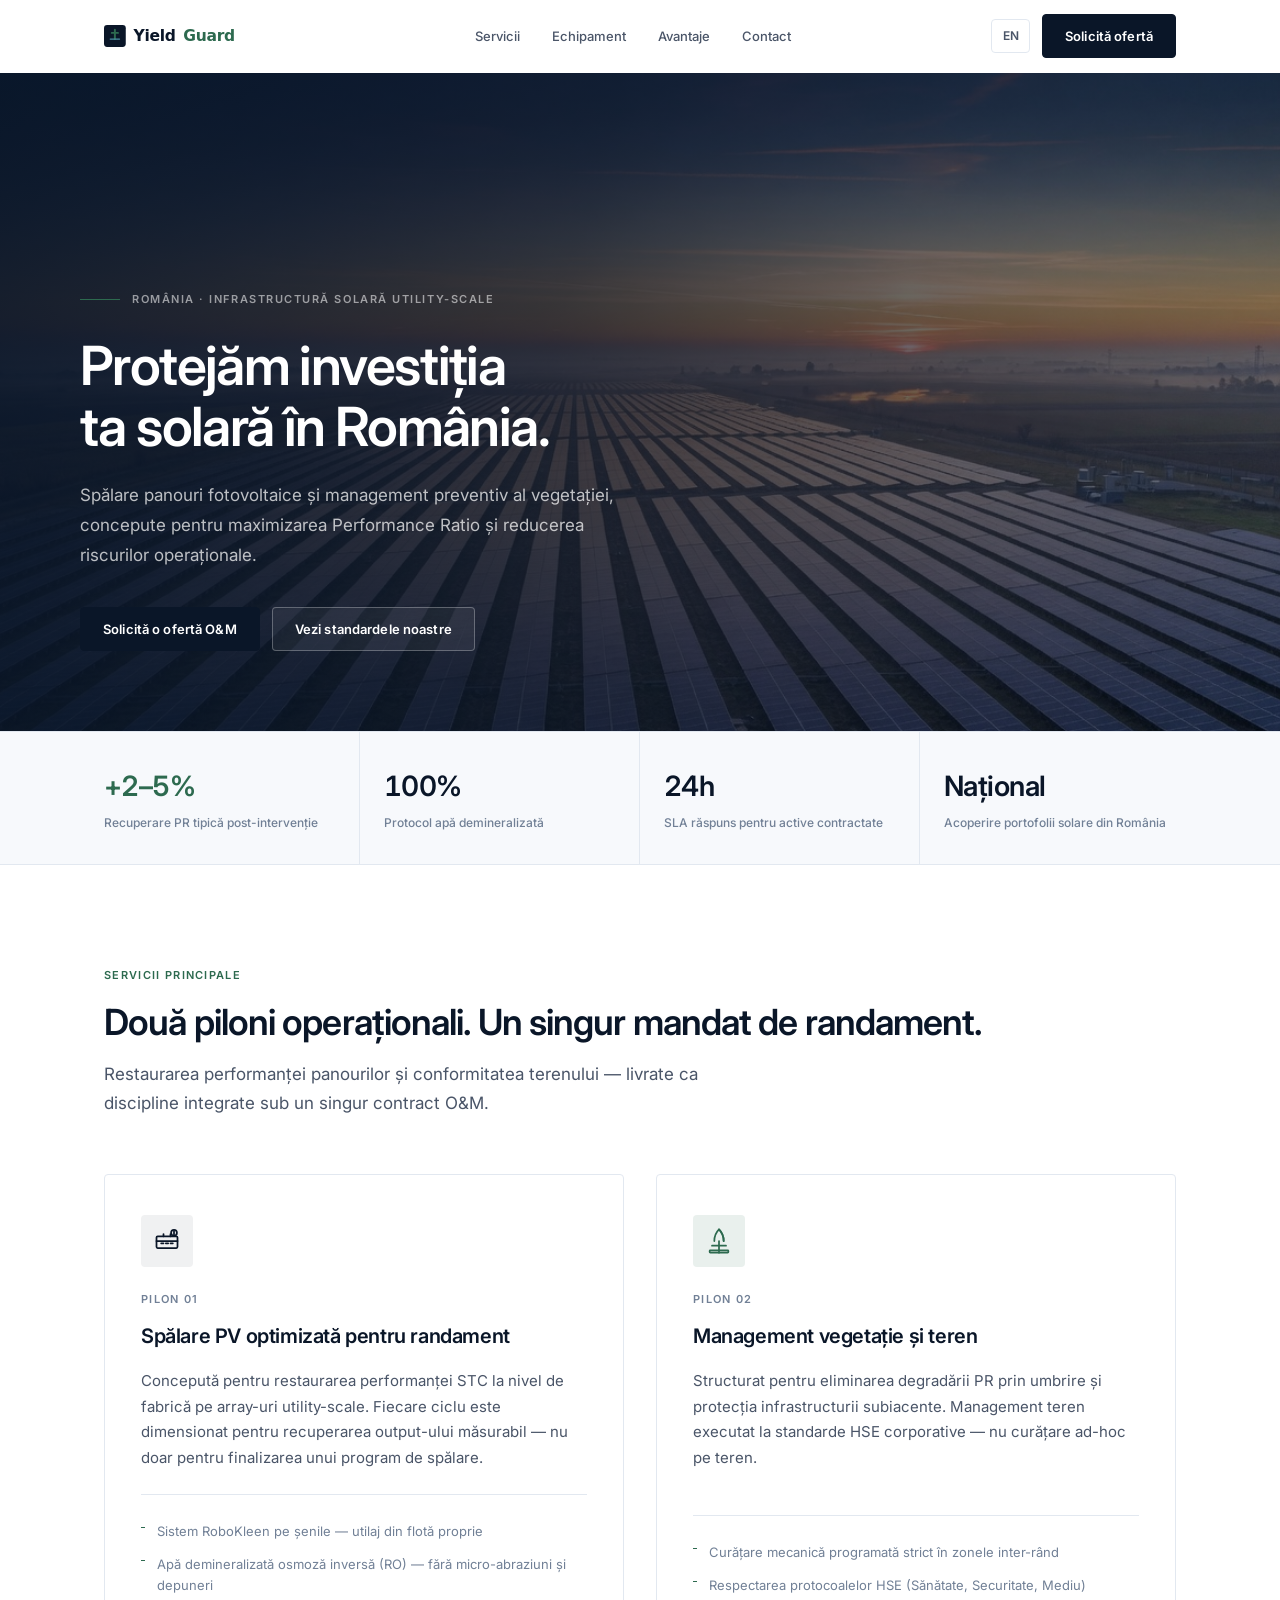
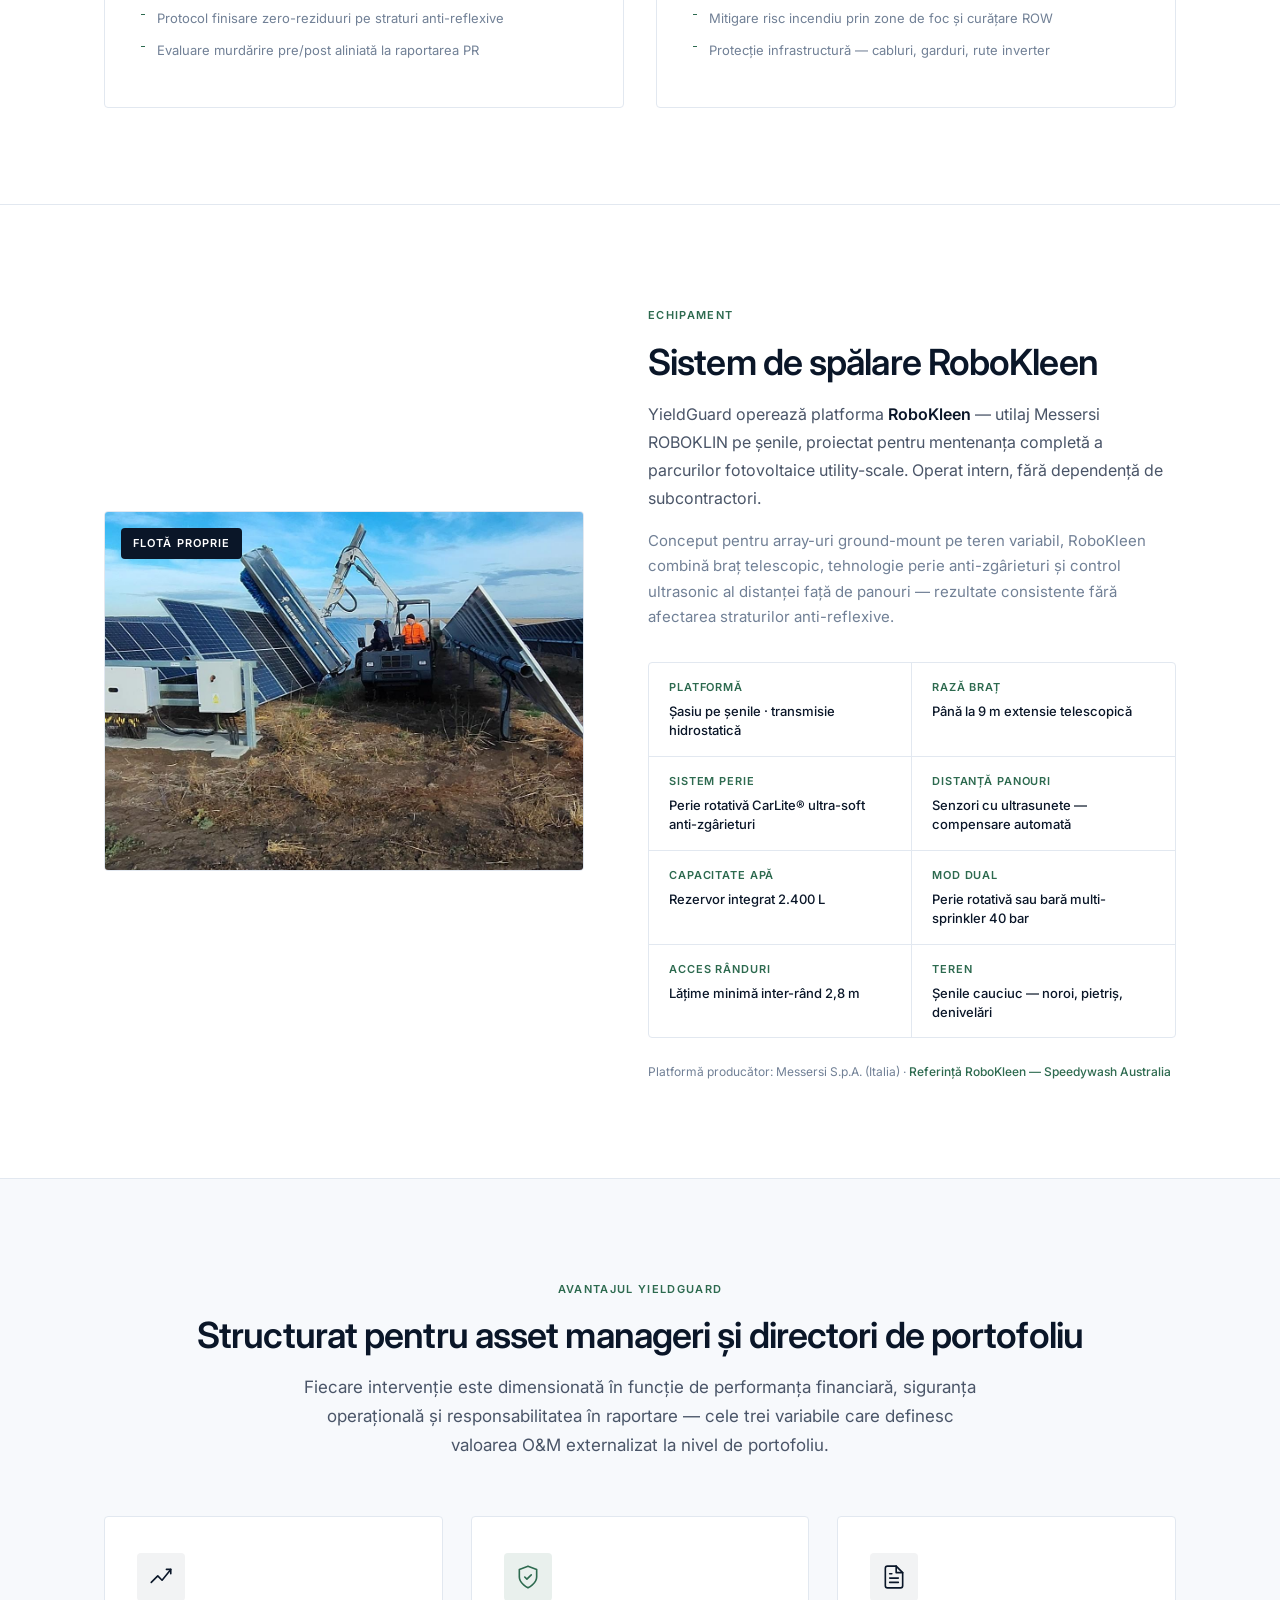
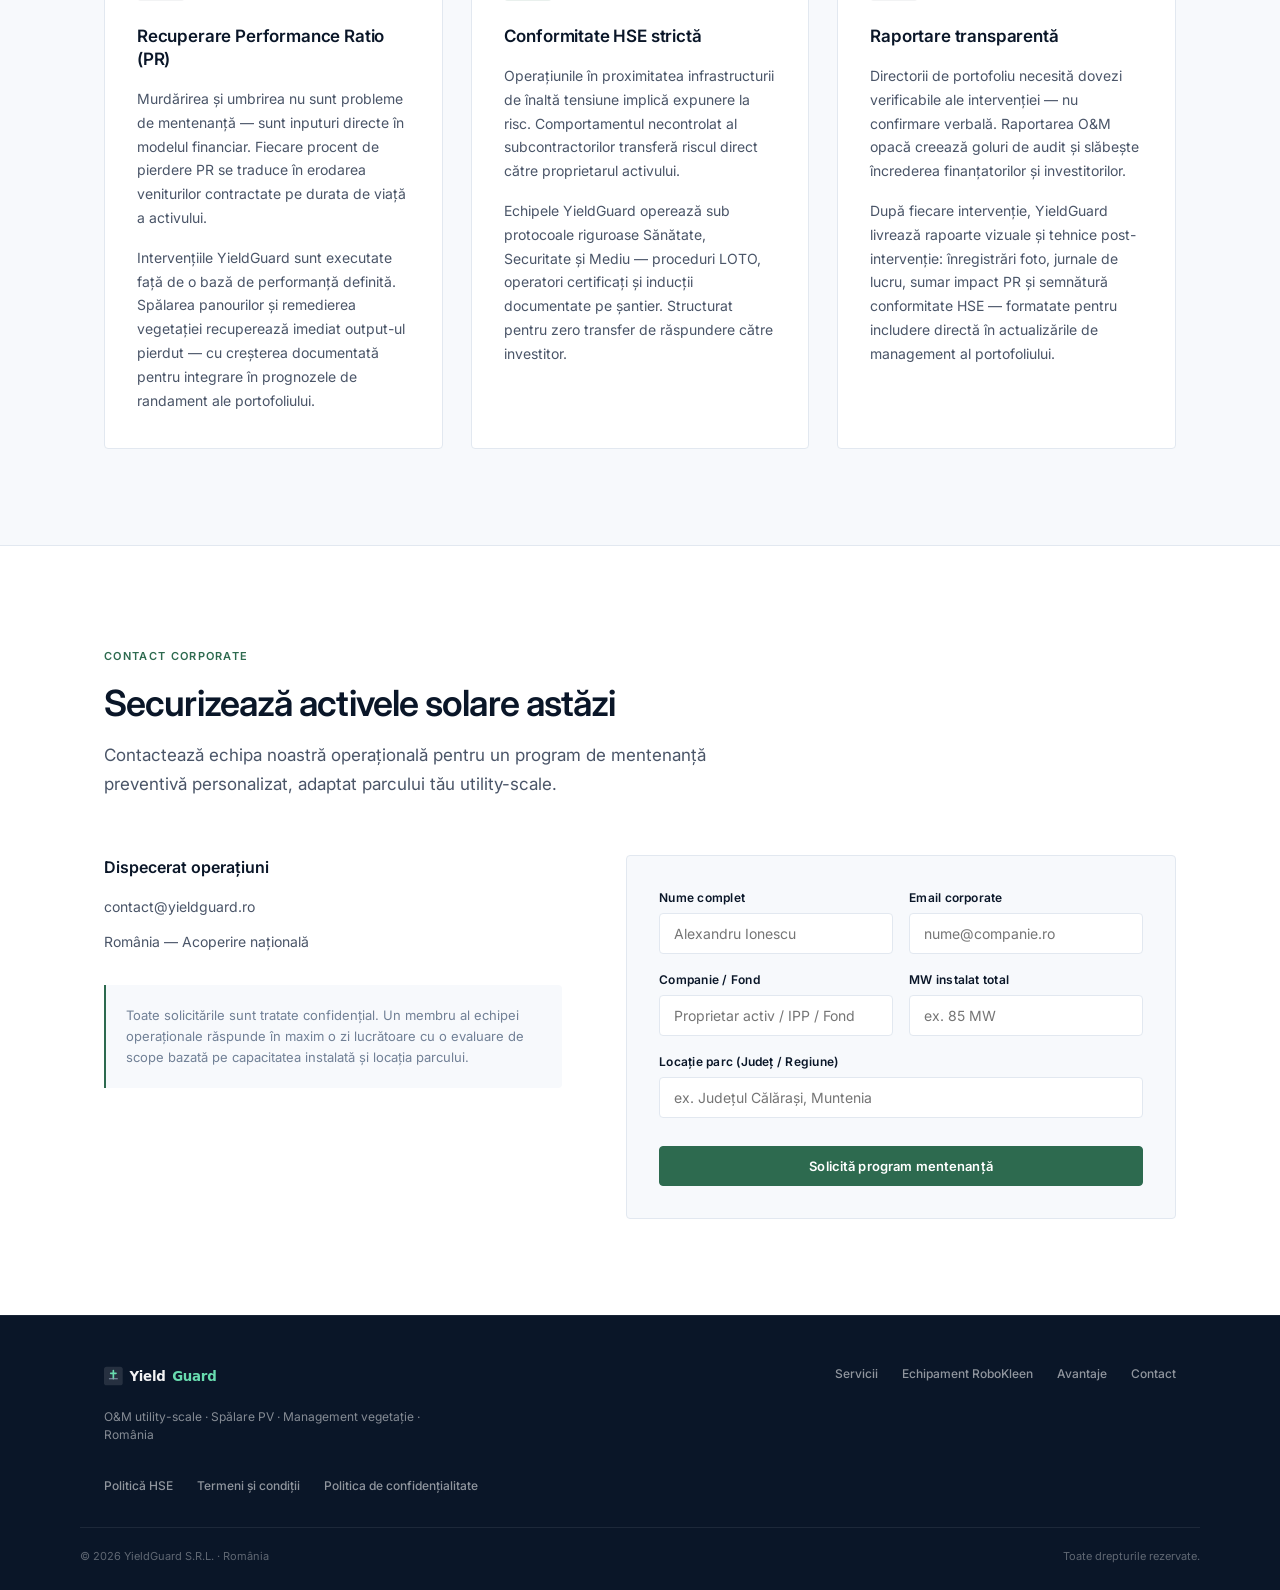
==== ro/index.html @ aa86eaf2 "Add Romanian version of the site at /ro/ Full RO translation with hreflang, sitemap entry, language " ====
<!DOCTYPE html>
<html lang="ro">
<head>
  <meta charset="UTF-8">
  <meta name="viewport" content="width=device-width, initial-scale=1.0">
  <title>YieldGuard | Spălare Panouri Fotovoltaice &amp; O&amp;M România — Parcuri Solare</title>
  <meta name="description" content="YieldGuard — O&amp;M premium pentru parcuri solare utility-scale în România. Spălare panouri cu RoboKleen, management vegetație, recuperare PR. Acoperire națională pentru IPP și investitori instituționali.">
  <meta name="keywords" content="spălare panouri fotovoltaice România, curățare panouri solare, O&amp;M parcuri fotovoltaice, mentenanță panouri solare, curățare parc solar, management vegetație solar, Performance Ratio, RoboKleen, YieldGuard">
  <meta name="author" content="YieldGuard S.R.L.">
  <meta name="robots" content="index, follow, max-image-preview:large, max-snippet:-1, max-video-preview:-1">
  <meta name="googlebot" content="index, follow">
  <meta name="geo.region" content="RO">
  <meta name="geo.placename" content="România">
  <meta name="theme-color" content="#0A1628">
  <meta name="google-site-verification" content="1eGIom6_GegQPhn2ajlSgNs8ShX0yP41jqnRndne3G8">
  <link rel="canonical" href="https://www.yieldguard.ro/ro/">
  <link rel="alternate" hreflang="en" href="https://www.yieldguard.ro/">
  <link rel="alternate" hreflang="ro" href="https://www.yieldguard.ro/ro/">
  <link rel="alternate" hreflang="x-default" href="https://www.yieldguard.ro/ro/">
  <meta property="og:type" content="website">
  <meta property="og:site_name" content="YieldGuard">
  <meta property="og:url" content="https://www.yieldguard.ro/ro/">
  <meta property="og:title" content="YieldGuard | Spălare Panouri Fotovoltaice &amp; O&amp;M România">
  <meta property="og:description" content="Spălare panouri PV, management vegetație și O&amp;M pentru parcuri solare. Echipament RoboKleen. Recuperare PR în toată România.">
  <meta property="og:image" content="https://www.yieldguard.ro/assets/hero-solar-park.jpg">
  <meta property="og:image:width" content="1200">
  <meta property="og:image:height" content="630">
  <meta property="og:image:alt" content="Parc fotovoltaic utility-scale în România la răsărit">
  <meta property="og:locale" content="ro_RO">
  <meta name="twitter:card" content="summary_large_image">
  <meta name="twitter:title" content="YieldGuard | Spălare Panouri Fotovoltaice România">
  <meta name="twitter:description" content="O&amp;M premium parcuri solare — RoboKleen, vegetație, recuperare Performance Ratio.">
  <meta name="twitter:image" content="https://www.yieldguard.ro/assets/hero-solar-park.jpg">
  <link rel="icon" href="../assets/logo-icon.svg" type="image/svg+xml">
  <link rel="apple-touch-icon" href="../assets/logo-icon.svg">
  <link rel="preload" as="image" href="../assets/hero-solar-park.jpg" fetchpriority="high">
  <script type="application/ld+json">
  {
    "@context": "https://schema.org",
    "@graph": [
      {
        "@type": "WebSite",
        "@id": "https://www.yieldguard.ro/ro/#website",
        "url": "https://www.yieldguard.ro/ro/",
        "name": "YieldGuard",
        "description": "O&M parcuri solare, spălare panouri fotovoltaice și management vegetație în România",
        "publisher": { "@id": "https://www.yieldguard.ro/#organization" },
        "inLanguage": "ro"
      },
      {
        "@type": "Organization",
        "@id": "https://www.yieldguard.ro/#organization",
        "name": "YieldGuard S.R.L.",
        "url": "https://www.yieldguard.ro/ro/",
        "logo": "https://www.yieldguard.ro/assets/logo.svg",
        "email": "contact@yieldguard.ro",
        "areaServed": { "@type": "Country", "name": "România" },
        "knowsAbout": ["O&M solar", "Spălare panouri fotovoltaice", "Management vegetație", "Performance Ratio", "RoboKleen"]
      },
      {
        "@type": "ProfessionalService",
        "@id": "https://www.yieldguard.ro/ro/#service",
        "name": "YieldGuard",
        "url": "https://www.yieldguard.ro/ro/",
        "image": "https://www.yieldguard.ro/assets/hero-solar-park.jpg",
        "description": "O&M premium, spălare panouri fotovoltaice cu RoboKleen și management vegetație pentru parcuri solare utility-scale în România.",
        "email": "contact@yieldguard.ro",
        "areaServed": { "@type": "Country", "name": "România" },
        "provider": { "@id": "https://www.yieldguard.ro/#organization" },
        "serviceType": ["O&M solar", "Spălare panouri fotovoltaice", "Management vegetație"],
        "hasOfferCatalog": {
          "@type": "OfferCatalog",
          "name": "Servicii YieldGuard",
          "itemListElement": [
            {
              "@type": "Offer",
              "itemOffered": {
                "@type": "Service",
                "name": "Spălare PV optimizată pentru randament",
                "description": "Curățare cu RoboKleen și apă demineralizată RO pentru parcuri fotovoltaice utility-scale în România."
              }
            },
            {
              "@type": "Offer",
              "itemOffered": {
                "@type": "Service",
                "name": "Management vegetație și teren",
                "description": "Curățare mecanică programată, prevenire umbrire și protocoale HSE pentru parcuri solare."
              }
            }
          ]
        }
      },
      {
        "@type": "FAQPage",
        "mainEntity": [
          {
            "@type": "Question",
            "name": "Ce servicii de spălare panouri fotovoltaice oferă YieldGuard în România?",
            "acceptedAnswer": {
              "@type": "Answer",
              "text": "YieldGuard oferă spălare panouri fotovoltaice utility-scale cu sistemul RoboKleen pe șenile, apă demineralizată prin osmoză inversă, senzori cu ultrasunete și finisare zero-reziduuri — pentru recuperarea Performance Ratio în portofolii solare din România."
            }
          },
          {
            "@type": "Question",
            "name": "YieldGuard oferă management vegetație pentru parcuri solare?",
            "acceptedAnswer": {
              "@type": "Answer",
              "text": "Da. YieldGuard asigură curățare mecanică programată, cosire între rânduri, întreținere zone de foc și management vegetație conform protocoalelor HSE, pentru eliminarea pierderilor de randament prin umbrire."
            }
          },
          {
            "@type": "Question",
            "name": "Ce echipament folosește YieldGuard pentru spălarea panourilor?",
            "acceptedAnswer": {
              "@type": "Answer",
              "text": "YieldGuard operează platforma RoboKleen — utilaj Messersi ROBOKLIN pe șenile, cu braț telescopic până la 9 m, perii CarLite anti-zgârieturi, rezervor 2.400 L și mod perie rotativă sau bară multi-sprinkler la 40 bar."
            }
          },
          {
            "@type": "Question",
            "name": "În ce zone din România operează YieldGuard?",
            "acceptedAnswer": {
              "@type": "Answer",
              "text": "YieldGuard oferă acoperire națională în România pentru contracte O&M, spălare panouri și management vegetație la parcuri fotovoltaice utility-scale."
            }
          }
        ]
      }
    ]
  }
  </script>
  <link rel="preconnect" href="https://fonts.googleapis.com">
  <link rel="preconnect" href="https://fonts.gstatic.com" crossorigin>
  <link href="https://fonts.googleapis.com/css2?family=Inter:wght@400;500;600;700&display=swap" rel="stylesheet">
  <link rel="stylesheet" href="../styles.css">
</head>
<body>

  <header id="header" class="header">
    <div class="container">
      <nav class="nav" aria-label="Navigare principală">
        <a href="https://www.yieldguard.ro/ro/" class="nav-logo" aria-label="YieldGuard acasă">
          <img src="../assets/logo.svg" alt="YieldGuard">
        </a>

        <ul class="nav-links">
          <li><a href="#servicii">Servicii</a></li>
          <li><a href="#echipament">Echipament</a></li>
          <li><a href="#avantaje">Avantaje</a></li>
          <li><a href="#contact">Contact</a></li>
        </ul>

        <div class="nav-actions">
          <a href="/" class="lang-switch" hreflang="en" lang="en">EN</a>
          <a href="#contact" class="btn btn-primary">Solicită ofertă</a>
          <button id="nav-toggle" class="nav-toggle" aria-label="Deschide meniul" aria-expanded="false">
            <span></span><span></span><span></span>
          </button>
        </div>
      </nav>
    </div>

    <div id="mobile-menu" class="mobile-menu">
      <a href="#servicii" class="mobile-link">Servicii</a>
      <a href="#echipament" class="mobile-link">Echipament</a>
      <a href="#avantaje" class="mobile-link">Avantaje</a>
      <a href="#contact" class="mobile-link">Contact</a>
      <a href="/" class="mobile-link">English (EN)</a>
    </div>
  </header>

  <main>

    <section class="hero" aria-label="Prezentare">
      <div class="hero-visual" aria-hidden="true">
        <img src="../assets/hero-solar-park.jpg" alt="Parc fotovoltaic utility-scale în România — servicii O&amp;M YieldGuard" width="1920" height="1080" fetchpriority="high">
        <div class="hero-visual-overlay"></div>
      </div>

      <div class="container hero-grid">
        <div class="hero-content">
          <div class="hero-eyebrow">
            <span class="hero-eyebrow-line"></span>
            <span>România · Infrastructură solară utility-scale</span>
          </div>

          <h1>Protejăm investiția ta solară în România.</h1>

          <p class="hero-desc">
            Spălare panouri fotovoltaice și management preventiv al vegetației, concepute pentru maximizarea Performance Ratio și reducerea riscurilor operaționale.
          </p>

          <div class="hero-actions">
            <a href="#contact" class="btn btn-primary">Solicită o ofertă O&amp;M</a>
            <a href="#servicii" class="btn btn-outline btn-outline-light">Vezi standardele noastre</a>
          </div>
        </div>
      </div>

      <div class="hero-metrics">
        <div class="container hero-metrics-inner">
          <div class="metric">
            <div class="metric-value green">+2–5%</div>
            <div class="metric-label">Recuperare PR tipică post-intervenție</div>
          </div>
          <div class="metric">
            <div class="metric-value">100%</div>
            <div class="metric-label">Protocol apă demineralizată</div>
          </div>
          <div class="metric">
            <div class="metric-value">24h</div>
            <div class="metric-label">SLA răspuns pentru active contractate</div>
          </div>
          <div class="metric">
            <div class="metric-value">Național</div>
            <div class="metric-label">Acoperire portofolii solare din România</div>
          </div>
        </div>
      </div>
    </section>

    <section id="servicii" class="services">
      <div class="container">
        <header class="section-header">
          <span class="eyebrow">Servicii principale</span>
          <h2 class="section-title">Două piloni operaționali. Un singur mandat de randament.</h2>
          <p class="section-lead">
            Restaurarea performanței panourilor și conformitatea terenului — livrate ca discipline integrate sub un singur contract O&amp;M.
          </p>
        </header>

        <div class="pillar-grid-services">
          <article class="pillar-card">
            <div class="pillar-icon pillar-icon--navy" aria-hidden="true">
              <svg width="28" height="28" viewBox="0 0 24 24" fill="none" stroke="currentColor" stroke-width="1.5" stroke-linecap="round" stroke-linejoin="round">
                <rect x="3" y="8" width="18" height="10" rx="1"/>
                <path d="M3 12h18M9 8V6M15 8V6"/>
                <path d="M7 14h2M11 14h2M15 14h2"/>
                <circle cx="18" cy="5" r="2.5"/>
                <path d="M18 3.5v3"/>
              </svg>
            </div>
            <div class="pillar-index">Pilon 01</div>
            <h3>Spălare PV optimizată pentru randament</h3>
            <p>
              Concepută pentru restaurarea performanței STC la nivel de fabrică pe array-uri utility-scale. Fiecare ciclu este dimensionat pentru recuperarea output-ului măsurabil — nu doar pentru finalizarea unui program de spălare.
            </p>
            <ul class="service-list">
              <li>Sistem RoboKleen pe șenile — utilaj din flotă proprie</li>
              <li>Apă demineralizată osmoză inversă (RO) — fără micro-abraziuni și depuneri</li>
              <li>Protocol finisare zero-reziduuri pe straturi anti-reflexive</li>
              <li>Evaluare murdărire pre/post aliniată la raportarea PR</li>
            </ul>
          </article>

          <article class="pillar-card">
            <div class="pillar-icon pillar-icon--forest" aria-hidden="true">
              <svg width="28" height="28" viewBox="0 0 24 24" fill="none" stroke="currentColor" stroke-width="1.5" stroke-linecap="round" stroke-linejoin="round">
                <path d="M12 22V12"/>
                <path d="M8 12c0-4 2-8 4-10 2 2 4 6 4 10"/>
                <path d="M16 12c0-4-2-8-4-10"/>
                <rect x="4" y="20" width="16" height="2" rx="0.5"/>
                <path d="M6 16h12"/>
              </svg>
            </div>
            <div class="pillar-index">Pilon 02</div>
            <h3>Management vegetație și teren</h3>
            <p>
              Structurat pentru eliminarea degradării PR prin umbrire și protecția infrastructurii subiacente. Management teren executat la standarde HSE corporative — nu curățare ad-hoc pe teren.
            </p>
            <ul class="service-list">
              <li>Curățare mecanică programată strict în zonele inter-rând</li>
              <li>Respectarea protocoalelor HSE (Sănătate, Securitate, Mediu)</li>
              <li>Mitigare risc incendiu prin zone de foc și curățare ROW</li>
              <li>Protecție infrastructură — cabluri, garduri, rute inverter</li>
            </ul>
          </article>
        </div>
      </div>
    </section>

    <section id="echipament" class="equipment">
      <div class="container">
        <div class="equipment-grid">
          <div class="equipment-visual">
            <img src="../assets/robokleen.jpg" alt="Utilaj RoboKleen pentru spălare panouri fotovoltaice utility-scale" loading="lazy">
            <div class="equipment-badge">Flotă proprie</div>
          </div>

          <div class="equipment-copy">
            <span class="eyebrow">Echipament</span>
            <h2 class="section-title">Sistem de spălare RoboKleen</h2>
            <p class="equipment-lead">
              YieldGuard operează platforma <strong>RoboKleen</strong> — utilaj Messersi ROBOKLIN pe șenile, proiectat pentru mentenanța completă a parcurilor fotovoltaice utility-scale. Operat intern, fără dependență de subcontractori.
            </p>
            <p class="equipment-desc">
              Conceput pentru array-uri ground-mount pe teren variabil, RoboKleen combină braț telescopic, tehnologie perie anti-zgârieturi și control ultrasonic al distanței față de panouri — rezultate consistente fără afectarea straturilor anti-reflexive.
            </p>

            <div class="spec-grid">
              <div class="spec-item">
                <span class="spec-label">Platformă</span>
                <span class="spec-value">Șasiu pe șenile · transmisie hidrostatică</span>
              </div>
              <div class="spec-item">
                <span class="spec-label">Rază braț</span>
                <span class="spec-value">Până la 9 m extensie telescopică</span>
              </div>
              <div class="spec-item">
                <span class="spec-label">Sistem perie</span>
                <span class="spec-value">Perie rotativă CarLite® ultra-soft anti-zgârieturi</span>
              </div>
              <div class="spec-item">
                <span class="spec-label">Distanță panouri</span>
                <span class="spec-value">Senzori cu ultrasunete — compensare automată</span>
              </div>
              <div class="spec-item">
                <span class="spec-label">Capacitate apă</span>
                <span class="spec-value">Rezervor integrat 2.400 L</span>
              </div>
              <div class="spec-item">
                <span class="spec-label">Mod dual</span>
                <span class="spec-value">Perie rotativă sau bară multi-sprinkler 40 bar</span>
              </div>
              <div class="spec-item">
                <span class="spec-label">Acces rânduri</span>
                <span class="spec-value">Lățime minimă inter-rând 2,8 m</span>
              </div>
              <div class="spec-item">
                <span class="spec-label">Teren</span>
                <span class="spec-value">Șenile cauciuc — noroi, pietriș, denivelări</span>
              </div>
            </div>

            <p class="equipment-source">
              Platformă producător: Messersi S.p.A. (Italia) ·
              <a href="https://www.speedywash.com.au/robokleen" target="_blank" rel="noopener noreferrer">Referință RoboKleen — Speedywash Australia</a>
            </p>
          </div>
        </div>
      </div>
    </section>

    <section id="avantaje" class="advantage">
      <div class="container">
        <header class="section-header center">
          <span class="eyebrow">Avantajul YieldGuard</span>
          <h2 class="section-title">Structurat pentru asset manageri și directori de portofoliu</h2>
          <p class="section-lead">
            Fiecare intervenție este dimensionată în funcție de performanța financiară, siguranța operațională și responsabilitatea în raportare — cele trei variabile care definesc valoarea O&amp;M externalizat la nivel de portofoliu.
          </p>
        </header>

        <div class="advantage-grid">
          <article class="advantage-card">
            <div class="advantage-icon" aria-hidden="true">
              <svg width="26" height="26" viewBox="0 0 24 24" fill="none" stroke="currentColor" stroke-width="1.5" stroke-linecap="round" stroke-linejoin="round">
                <path d="M3 17l6-6 4 4 8-10"/>
                <path d="M17 5h4v4"/>
              </svg>
            </div>
            <h3>Recuperare Performance Ratio (PR)</h3>
            <p>
              Murdărirea și umbrirea nu sunt probleme de mentenanță — sunt inputuri directe în modelul financiar. Fiecare procent de pierdere PR se traduce în erodarea veniturilor contractate pe durata de viață a activului.
            </p>
            <p>
              Intervențiile YieldGuard sunt executate față de o bază de performanță definită. Spălarea panourilor și remedierea vegetației recuperează imediat output-ul pierdut — cu creșterea documentată pentru integrare în prognozele de randament ale portofoliului.
            </p>
          </article>

          <article class="advantage-card">
            <div class="advantage-icon" aria-hidden="true">
              <svg width="26" height="26" viewBox="0 0 24 24" fill="none" stroke="currentColor" stroke-width="1.5" stroke-linecap="round" stroke-linejoin="round">
                <path d="M12 22s8-4 8-10V5l-8-3-8 3v7c0 6 8 10 8 10z"/>
                <path d="M9 12l2 2 4-4"/>
              </svg>
            </div>
            <h3>Conformitate HSE strictă</h3>
            <p>
              Operațiunile în proximitatea infrastructurii de înaltă tensiune implică expunere la risc. Comportamentul necontrolat al subcontractorilor transferă riscul direct către proprietarul activului.
            </p>
            <p>
              Echipele YieldGuard operează sub protocoale riguroase Sănătate, Securitate și Mediu — proceduri LOTO, operatori certificați și inducții documentate pe șantier. Structurat pentru zero transfer de răspundere către investitor.
            </p>
          </article>

          <article class="advantage-card">
            <div class="advantage-icon" aria-hidden="true">
              <svg width="26" height="26" viewBox="0 0 24 24" fill="none" stroke="currentColor" stroke-width="1.5" stroke-linecap="round" stroke-linejoin="round">
                <path d="M14 2H6a2 2 0 00-2 2v16a2 2 0 002 2h12a2 2 0 002-2V8z"/>
                <path d="M14 2v6h6M8 13h8M8 17h8M8 9h2"/>
              </svg>
            </div>
            <h3>Raportare transparentă</h3>
            <p>
              Directorii de portofoliu necesită dovezi verificabile ale intervenției — nu confirmare verbală. Raportarea O&amp;M opacă creează goluri de audit și slăbește încrederea finanțatorilor și investitorilor.
            </p>
            <p>
              După fiecare intervenție, YieldGuard livrează rapoarte vizuale și tehnice post-intervenție: înregistrări foto, jurnale de lucru, sumar impact PR și semnătură conformitate HSE — formatate pentru includere directă în actualizările de management al portofoliului.
            </p>
          </article>
        </div>
      </div>
    </section>

    <section id="contact" class="contact">
      <div class="container">
        <header class="section-header">
          <span class="eyebrow">Contact corporate</span>
          <h2 class="section-title">Securizează activele solare astăzi</h2>
          <p class="section-lead">
            Contactează echipa noastră operațională pentru un program de mentenanță preventivă personalizat, adaptat parcului tău utility-scale.
          </p>
        </header>

        <div class="contact-grid">
          <div class="contact-info">
            <h3>Dispecerat operațiuni</h3>
            <div class="contact-detail">
              <a href="mailto:contact@yieldguard.ro">contact@yieldguard.ro</a>
              <span>România — Acoperire națională</span>
            </div>

            <div class="contact-note">
              Toate solicitările sunt tratate confidențial. Un membru al echipei operaționale răspunde în maxim o zi lucrătoare cu o evaluare de scope bazată pe capacitatea instalată și locația parcului.
            </div>
          </div>

          <form id="contact-form" class="contact-form" novalidate>
            <input type="text" name="_honey" class="hp" tabindex="-1" autocomplete="off">

            <div class="form-row two-col">
              <div class="form-group">
                <label for="name">Nume complet</label>
                <input type="text" id="name" name="name" required placeholder="Alexandru Ionescu" autocomplete="name">
              </div>
              <div class="form-group">
                <label for="email">Email corporate</label>
                <input type="email" id="email" name="email" required placeholder="nume@companie.ro" autocomplete="email">
              </div>
            </div>

            <div class="form-row two-col">
              <div class="form-group">
                <label for="company">Companie / Fond</label>
                <input type="text" id="company" name="company" required placeholder="Proprietar activ / IPP / Fond">
              </div>
              <div class="form-group">
                <label for="mw">MW instalat total</label>
                <input type="text" id="mw" name="mw" required placeholder="ex. 85 MW" inputmode="decimal">
              </div>
            </div>

            <div class="form-group form-group--last">
              <label for="location">Locație parc (Județ / Regiune)</label>
              <input type="text" id="location" name="location" required placeholder="ex. Județul Călărași, Muntenia">
            </div>

            <button type="submit" id="submit-btn" class="btn btn-forest form-submit">
              <span class="btn-text">Solicită program mentenanță</span>
              <span class="btn-loading hidden">Se trimite...</span>
            </button>
            <p id="form-error" class="form-error hidden"></p>
          </form>
        </div>
      </div>
    </section>

  </main>

  <footer class="footer">
    <div class="container footer-main">
      <div class="footer-brand">
        <img src="../assets/logo-light.svg" alt="YieldGuard">
        <p>O&amp;M utility-scale · Spălare PV · Management vegetație · România</p>
      </div>
      <nav class="footer-nav" aria-label="Navigare site">
        <a href="#servicii">Servicii</a>
        <a href="#echipament">Echipament RoboKleen</a>
        <a href="#avantaje">Avantaje</a>
        <a href="#contact">Contact</a>
      </nav>
      <nav class="footer-legal" aria-label="Legal">
        <a href="#">Politică HSE</a>
        <a href="#">Termeni și condiții</a>
        <a href="#">Politica de confidențialitate</a>
      </nav>
    </div>
    <div class="container footer-bottom">
      <p>&copy; 2026 YieldGuard S.R.L. · România</p>
      <p>Toate drepturile rezervate.</p>
    </div>
  </footer>

  <div id="success-modal" class="modal-overlay hidden">
    <div class="modal">
      <div class="modal-icon">&#10003;</div>
      <h3 id="modal-title">Solicitare primită</h3>
      <p id="modal-desc">Un reprezentant tehnic vă va contacta în maxim o zi lucrătoare.</p>
      <button id="modal-close" class="btn btn-primary">Închide</button>
    </div>
  </div>

  <script src="../script.js" defer></script>
</body>
</html>
---- styles.css ----
:root {
  --navy: #0A1628;
  --navy-mid: #152238;
  --forest: #2D6A4F;
  --forest-dark: #1B4332;
  --slate: #4A5568;
  --muted: #718096;
  --border: #E2E8F0;
  --surface: #F7F9FC;
  --white: #FFFFFF;
  --accent-line: #4A90A4;
}

*, *::before, *::after { box-sizing: border-box; }

html { scroll-behavior: smooth; }

body {
  margin: 0;
  font-family: 'Inter', 'Helvetica Neue', system-ui, sans-serif;
  font-size: 16px;
  line-height: 1.6;
  color: var(--navy);
  background: var(--white);
  -webkit-font-smoothing: antialiased;
}

.hp { position: absolute; left: -9999px; opacity: 0; height: 0; width: 0; }
.hidden { display: none !important; }

.container {
  max-width: 1120px;
  margin: 0 auto;
  padding: 0 1.5rem;
}

/* Header */
.header {
  position: sticky;
  top: 0;
  z-index: 100;
  background: rgba(255,255,255,0.97);
  backdrop-filter: blur(12px);
  border-bottom: 1px solid transparent;
  transition: border-color 0.2s, box-shadow 0.2s;
}

.header.scrolled {
  border-bottom-color: var(--border);
  box-shadow: 0 1px 0 rgba(10,22,40,0.04);
}

.nav {
  display: flex;
  align-items: center;
  justify-content: space-between;
  min-height: 4.5rem;
  gap: 1.5rem;
}

.nav-logo img { height: 1.75rem; width: auto; display: block; }

.nav-links {
  display: none;
  list-style: none;
  margin: 0;
  padding: 0;
  gap: 0.25rem;
}

.nav-links a {
  display: block;
  padding: 0.5rem 0.875rem;
  font-size: 0.8125rem;
  font-weight: 500;
  color: var(--slate);
  text-decoration: none;
  border-radius: 4px;
  transition: color 0.15s, background 0.15s;
}

.nav-links a:hover { color: var(--navy); background: var(--surface); }

.nav-actions {
  display: flex;
  align-items: center;
  gap: 0.75rem;
}

.lang-switch {
  display: inline-flex;
  align-items: center;
  gap: 0.35rem;
  font-size: 0.75rem;
  font-weight: 600;
  color: var(--slate);
  text-decoration: none;
  padding: 0.4rem 0.65rem;
  border: 1px solid var(--border);
  border-radius: 4px;
  transition: border-color 0.15s, color 0.15s;
}

.lang-switch:hover {
  border-color: var(--navy);
  color: var(--navy);
}

.lang-switch--active {
  background: var(--navy);
  border-color: var(--navy);
  color: var(--white);
  pointer-events: none;
}

.nav-toggle {
  display: flex;
  flex-direction: column;
  gap: 5px;
  padding: 0.5rem;
  background: none;
  border: none;
  cursor: pointer;
}

.nav-toggle span {
  display: block;
  width: 20px;
  height: 1.5px;
  background: var(--navy);
  border-radius: 1px;
}

.mobile-menu {
  display: none;
  border-top: 1px solid var(--border);
  padding: 1rem 1.5rem 1.25rem;
  background: var(--white);
}

.mobile-menu.open { display: block; }

.mobile-menu a {
  display: block;
  padding: 0.75rem 0;
  font-size: 0.875rem;
  font-weight: 500;
  color: var(--slate);
  text-decoration: none;
  border-bottom: 1px solid var(--border);
}

.mobile-menu a:last-child { border-bottom: none; }

/* Buttons */
.btn {
  display: inline-flex;
  align-items: center;
  justify-content: center;
  gap: 0.5rem;
  padding: 0.6875rem 1.375rem;
  font-family: inherit;
  font-size: 0.8125rem;
  font-weight: 600;
  letter-spacing: 0.01em;
  text-decoration: none;
  border-radius: 4px;
  border: 1px solid transparent;
  cursor: pointer;
  transition: background 0.15s, border-color 0.15s, color 0.15s;
}

.btn-primary {
  background: var(--navy);
  color: var(--white);
  border-color: var(--navy);
}

.btn-primary:hover { background: var(--navy-mid); }

.btn-outline {
  background: transparent;
  color: var(--navy);
  border-color: var(--border);
}

.btn-outline:hover { border-color: var(--navy); }

.btn-outline-light {
  color: var(--white);
  border-color: rgba(255, 255, 255, 0.28);
  background: rgba(255, 255, 255, 0.06);
}

.btn-outline-light:hover {
  border-color: rgba(255, 255, 255, 0.55);
  background: rgba(255, 255, 255, 0.1);
}

.btn-forest {
  background: var(--forest);
  color: var(--white);
  border-color: var(--forest);
}

.btn-forest:hover { background: var(--forest-dark); }

/* Section labels */
.eyebrow {
  display: inline-block;
  font-size: 0.6875rem;
  font-weight: 600;
  letter-spacing: 0.12em;
  text-transform: uppercase;
  color: var(--forest);
  margin-bottom: 1rem;
}

.section-title {
  font-size: clamp(1.75rem, 3.5vw, 2.25rem);
  font-weight: 600;
  letter-spacing: -0.025em;
  line-height: 1.2;
  color: var(--navy);
  margin: 0 0 1rem;
}

.section-lead {
  font-size: 1.0625rem;
  line-height: 1.7;
  color: var(--slate);
  max-width: 42rem;
  margin: 0;
}

.section-header { margin-bottom: 3.5rem; }
.section-header.center { text-align: center; }
.section-header.center .section-lead { margin: 0 auto; }

/* Hero */
.hero {
  position: relative;
  border-bottom: 1px solid var(--border);
  min-height: 88vh;
  display: flex;
  flex-direction: column;
  justify-content: flex-end;
  overflow: hidden;
}

.hero-visual {
  position: absolute;
  inset: 0;
  z-index: 0;
}

.hero-visual img {
  width: 100%;
  height: 100%;
  object-fit: cover;
  object-position: center 40%;
}

.hero-visual-overlay {
  position: absolute;
  inset: 0;
  background: linear-gradient(
    105deg,
    rgba(10, 22, 40, 0.92) 0%,
    rgba(10, 22, 40, 0.78) 42%,
    rgba(10, 22, 40, 0.35) 100%
  );
}

.hero-grid {
  position: relative;
  z-index: 1;
  display: grid;
  gap: 3rem;
  align-items: end;
  padding: 8rem 0 4.5rem;
  width: 100%;
}

.hero-content {
  max-width: 40rem;
}

.hero-eyebrow {
  display: flex;
  align-items: center;
  gap: 0.75rem;
  margin-bottom: 1.75rem;
}

.hero-eyebrow-line {
  width: 2.5rem;
  height: 1px;
  background: var(--forest);
}

.hero-eyebrow span {
  font-size: 0.6875rem;
  font-weight: 600;
  letter-spacing: 0.14em;
  text-transform: uppercase;
  color: rgba(255, 255, 255, 0.55);
}

.hero-eyebrow-line { background: var(--forest); }

.hero h1 {
  font-size: clamp(2.25rem, 5vw, 3.375rem);
  font-weight: 600;
  letter-spacing: -0.03em;
  line-height: 1.12;
  color: var(--white);
  margin: 0 0 1.5rem;
  max-width: 16ch;
}

.hero-desc {
  font-size: 1.0625rem;
  line-height: 1.75;
  color: rgba(255, 255, 255, 0.72);
  max-width: 34rem;
  margin: 0 0 2.25rem;
}

.hero-actions { display: flex; flex-wrap: wrap; gap: 0.75rem; }

.hero-metrics {
  position: relative;
  z-index: 1;
  border-top: 1px solid var(--border);
  background: var(--surface);
}

.hero-metrics-inner {
  display: grid;
  grid-template-columns: repeat(2, 1fr);
  padding: 0;
}

.metric {
  padding: 2rem 1.5rem;
  border-right: 1px solid var(--border);
  border-bottom: 1px solid var(--border);
}

.metric:nth-child(2n) { border-right: none; }
.metric:nth-last-child(-n+2) { border-bottom: none; }

.metric-value {
  font-size: 1.75rem;
  font-weight: 600;
  letter-spacing: -0.02em;
  color: var(--navy);
  font-variant-numeric: tabular-nums;
  margin-bottom: 0.375rem;
}

.metric-value.green { color: var(--forest); }

.metric-label {
  font-size: 0.75rem;
  font-weight: 500;
  color: var(--muted);
  line-height: 1.4;
}

/* Services */
.services {
  padding: 6rem 0;
  background: var(--white);
}

.pillar-grid-services {
  display: grid;
  gap: 1.5rem;
}

.pillar-card {
  background: var(--white);
  border: 1px solid var(--border);
  border-radius: 4px;
  padding: 2.5rem 2.25rem;
  display: flex;
  flex-direction: column;
  transition: border-color 0.2s, box-shadow 0.2s;
}

.pillar-card:hover {
  border-color: rgba(45, 106, 79, 0.28);
  box-shadow: 0 8px 32px rgba(10, 22, 40, 0.06);
}

.pillar-icon {
  width: 3.25rem;
  height: 3.25rem;
  display: grid;
  place-items: center;
  border-radius: 4px;
  margin-bottom: 1.5rem;
}

.pillar-icon--navy {
  background: rgba(10, 22, 40, 0.06);
  color: var(--navy);
}

.pillar-icon--forest {
  background: rgba(45, 106, 79, 0.1);
  color: var(--forest);
}

.pillar-index {
  font-size: 0.6875rem;
  font-weight: 600;
  letter-spacing: 0.12em;
  text-transform: uppercase;
  color: var(--muted);
  margin-bottom: 0.75rem;
}

.pillar-card h3 {
  font-size: 1.25rem;
  font-weight: 600;
  letter-spacing: -0.02em;
  color: var(--navy);
  margin: 0 0 1rem;
}

.pillar-card p {
  font-size: 0.9375rem;
  line-height: 1.7;
  color: var(--slate);
  margin: 0 0 1.5rem;
  flex: 1;
}

.service-list {
  list-style: none;
  margin: 0;
  padding: 0;
  border-top: 1px solid var(--border);
  padding-top: 1.25rem;
}

.service-list li {
  font-size: 0.8125rem;
  color: var(--muted);
  padding: 0.375rem 0;
  padding-left: 1rem;
  position: relative;
}

.service-list li::before {
  content: '';
  position: absolute;
  left: 0;
  top: 0.75rem;
  width: 4px;
  height: 1px;
  background: var(--forest);
}

/* Equipment */
.equipment {
  padding: 6rem 0;
  background: var(--white);
  border-top: 1px solid var(--border);
}

.equipment-grid {
  display: grid;
  gap: 3.5rem;
  align-items: center;
}

.equipment-visual {
  position: relative;
  border-radius: 4px;
  overflow: hidden;
  border: 1px solid var(--border);
  background: var(--surface);
  aspect-ratio: 4 / 3;
}

.equipment-visual img {
  width: 100%;
  height: 100%;
  object-fit: cover;
}

.equipment-badge {
  position: absolute;
  top: 1rem;
  left: 1rem;
  font-size: 0.6875rem;
  font-weight: 600;
  letter-spacing: 0.1em;
  text-transform: uppercase;
  color: var(--white);
  background: var(--navy);
  padding: 0.4rem 0.75rem;
  border-radius: 4px;
}

.equipment-lead {
  font-size: 1rem;
  line-height: 1.75;
  color: var(--slate);
  margin: 0 0 1rem;
}

.equipment-lead strong { color: var(--navy); font-weight: 600; }

.equipment-desc {
  font-size: 0.9375rem;
  line-height: 1.7;
  color: var(--muted);
  margin: 0 0 2rem;
}

.spec-grid {
  display: grid;
  grid-template-columns: 1fr 1fr;
  gap: 0;
  border: 1px solid var(--border);
  border-radius: 4px;
  overflow: hidden;
  margin-bottom: 1.5rem;
}

.spec-item {
  padding: 1rem 1.25rem;
  border-bottom: 1px solid var(--border);
  border-right: 1px solid var(--border);
}

.spec-item:nth-child(2n) { border-right: none; }
.spec-item:nth-last-child(-n+2) { border-bottom: none; }

.spec-label {
  display: block;
  font-size: 0.6875rem;
  font-weight: 600;
  letter-spacing: 0.08em;
  text-transform: uppercase;
  color: var(--forest);
  margin-bottom: 0.35rem;
}

.spec-value {
  display: block;
  font-size: 0.8125rem;
  line-height: 1.45;
  color: var(--navy);
  font-weight: 500;
}

.equipment-source {
  font-size: 0.75rem;
  color: var(--muted);
  margin: 0;
}

.equipment-source a {
  color: var(--forest);
  text-decoration: none;
  font-weight: 500;
}

.equipment-source a:hover { text-decoration: underline; }

/* Advantage */
.advantage {
  padding: 6rem 0;
  background: var(--surface);
  border-top: 1px solid var(--border);
  border-bottom: 1px solid var(--border);
}

.advantage-grid {
  display: grid;
  gap: 1.5rem;
}

.advantage-card {
  background: var(--white);
  border: 1px solid var(--border);
  border-radius: 4px;
  padding: 2.25rem 2rem;
  display: flex;
  flex-direction: column;
  transition: border-color 0.2s, box-shadow 0.2s;
}

.advantage-card:hover {
  border-color: rgba(10, 22, 40, 0.14);
  box-shadow: 0 8px 32px rgba(10, 22, 40, 0.05);
}

.advantage-icon {
  width: 3rem;
  height: 3rem;
  display: grid;
  place-items: center;
  border-radius: 4px;
  background: rgba(10, 22, 40, 0.05);
  color: var(--navy);
  margin-bottom: 1.5rem;
}

.advantage-card:nth-child(2) .advantage-icon {
  background: rgba(45, 106, 79, 0.1);
  color: var(--forest);
}

.advantage-card h3 {
  font-size: 1.0625rem;
  font-weight: 600;
  letter-spacing: -0.01em;
  color: var(--navy);
  margin: 0 0 1rem;
  line-height: 1.35;
}

.advantage-card p {
  font-size: 0.875rem;
  line-height: 1.7;
  color: var(--slate);
  margin: 0 0 1rem;
}

.advantage-card p:last-child {
  margin-bottom: 0;
  flex: 1;
}

/* Contact */
.contact {
  padding: 6rem 0;
  background: var(--white);
}

.contact-grid {
  display: grid;
  gap: 4rem;
  align-items: start;
}

.contact-info h3 {
  font-size: 1rem;
  font-weight: 600;
  color: var(--navy);
  margin: 0 0 1rem;
}

.contact-detail {
  display: flex;
  flex-direction: column;
  gap: 0.75rem;
  margin-bottom: 2rem;
}

.contact-detail a,
.contact-detail span {
  font-size: 0.875rem;
  color: var(--slate);
  text-decoration: none;
}

.contact-detail a:hover { color: var(--forest); }

.contact-note {
  font-size: 0.8125rem;
  line-height: 1.6;
  color: var(--muted);
  padding: 1.25rem;
  background: var(--surface);
  border-left: 2px solid var(--forest);
  border-radius: 0 4px 4px 0;
}

.contact-form {
  background: var(--surface);
  border: 1px solid var(--border);
  border-radius: 4px;
  padding: 2rem;
}

.form-row {
  display: grid;
  gap: 1rem;
  margin-bottom: 1rem;
}

.form-group label {
  display: block;
  font-size: 0.75rem;
  font-weight: 600;
  color: var(--navy);
  margin-bottom: 0.375rem;
  letter-spacing: 0.02em;
}

.form-group input,
.form-group select,
.form-group textarea {
  width: 100%;
  padding: 0.6875rem 0.875rem;
  font-family: inherit;
  font-size: 0.875rem;
  color: var(--navy);
  background: var(--white);
  border: 1px solid var(--border);
  border-radius: 4px;
  transition: border-color 0.15s;
}

.form-group input:focus,
.form-group select:focus,
.form-group textarea:focus {
  outline: none;
  border-color: var(--navy);
}

.form-group textarea { resize: vertical; min-height: 100px; }

.form-group--last { margin-bottom: 1.25rem; }

.form-submit { width: 100%; margin-top: 0.5rem; }

.form-error {
  margin-top: 0.75rem;
  font-size: 0.8125rem;
  color: #C53030;
  text-align: center;
}

/* Footer */
.footer {
  background: var(--navy);
  color: rgba(255,255,255,0.5);
  padding: 3rem 0 0;
  border-top: 1px solid rgba(255,255,255,0.06);
}

.footer-main {
  display: flex;
  flex-wrap: wrap;
  justify-content: space-between;
  align-items: flex-start;
  gap: 2rem;
  padding-bottom: 2rem;
  border-bottom: 1px solid rgba(255,255,255,0.08);
}

.footer-brand img {
  height: 1.5rem;
  opacity: 0.95;
  margin-bottom: 0.75rem;
}

.footer-brand p {
  font-size: 0.75rem;
  line-height: 1.5;
  margin: 0;
  max-width: 22rem;
}

.footer-nav,
.footer-legal {
  display: flex;
  flex-wrap: wrap;
  gap: 1.5rem;
}

.footer-nav a {
  font-size: 0.75rem;
  font-weight: 500;
  color: rgba(255,255,255,0.55);
  text-decoration: none;
  transition: color 0.15s;
}

.footer-nav a:hover { color: #6EE7B7; }

.footer-legal a {
  font-size: 0.75rem;
  font-weight: 500;
  color: rgba(255,255,255,0.55);
  text-decoration: none;
  transition: color 0.15s;
}

.footer-legal a:hover { color: #6EE7B7; }

.footer-bottom {
  display: flex;
  flex-wrap: wrap;
  justify-content: space-between;
  gap: 0.75rem;
  padding: 1.25rem 0 1.5rem;
}

.footer-bottom p {
  font-size: 0.6875rem;
  margin: 0;
  color: rgba(255,255,255,0.35);
}

/* Modal */
.modal-overlay {
  position: fixed;
  inset: 0;
  z-index: 200;
  background: rgba(10,22,40,0.6);
  backdrop-filter: blur(4px);
  display: grid;
  place-items: center;
  padding: 1.5rem;
}

.modal {
  background: var(--white);
  border-radius: 4px;
  padding: 2.5rem;
  max-width: 24rem;
  width: 100%;
  text-align: center;
  border: 1px solid var(--border);
}

.modal h3 {
  font-size: 1.125rem;
  font-weight: 600;
  color: var(--navy);
  margin: 0 0 0.5rem;
}

.modal p {
  font-size: 0.875rem;
  color: var(--muted);
  margin: 0 0 1.5rem;
}

.modal-icon {
  width: 3rem;
  height: 3rem;
  margin: 0 auto 1.25rem;
  border-radius: 50%;
  background: rgba(45,106,79,0.1);
  color: var(--forest);
  display: grid;
  place-items: center;
  font-size: 1.25rem;
  font-weight: 600;
}

/* Responsive */
@media (min-width: 640px) {
  .form-row.two-col { grid-template-columns: 1fr 1fr; }
  .hero-metrics-inner { grid-template-columns: repeat(4, 1fr); }
  .metric { border-bottom: none; }
  .metric:not(:last-child) { border-right: 1px solid var(--border); }
  .metric:nth-child(2n) { border-right: 1px solid var(--border); }
  .metric:last-child { border-right: none; }
  .advantage-grid { grid-template-columns: repeat(3, 1fr); gap: 1.75rem; }
}

@media (min-width: 768px) {
  .nav-links { display: flex; }
  .nav-toggle { display: none; }
  .pillar-grid-services { grid-template-columns: 1fr 1fr; gap: 2rem; }

  .contact-grid { grid-template-columns: 1fr 1.2fr; }
  .equipment-grid { grid-template-columns: 1fr 1.1fr; gap: 4rem; }
  .hero-grid { grid-template-columns: 1fr; }
}

@media (min-width: 1024px) {
  .hero-grid { padding: 9rem 0 5rem; }
  .hero h1 { max-width: 14ch; }
}

@media (max-width: 639px) {
  .spec-grid { grid-template-columns: 1fr; }
  .spec-item { border-right: none !important; }
  .spec-item:last-child { border-bottom: none; }

  .hero { min-height: 92vh; }
  .hero-visual-overlay {
    background: linear-gradient(
      180deg,
      rgba(10, 22, 40, 0.55) 0%,
      rgba(10, 22, 40, 0.88) 55%,
      rgba(10, 22, 40, 0.94) 100%
    );
  }
}
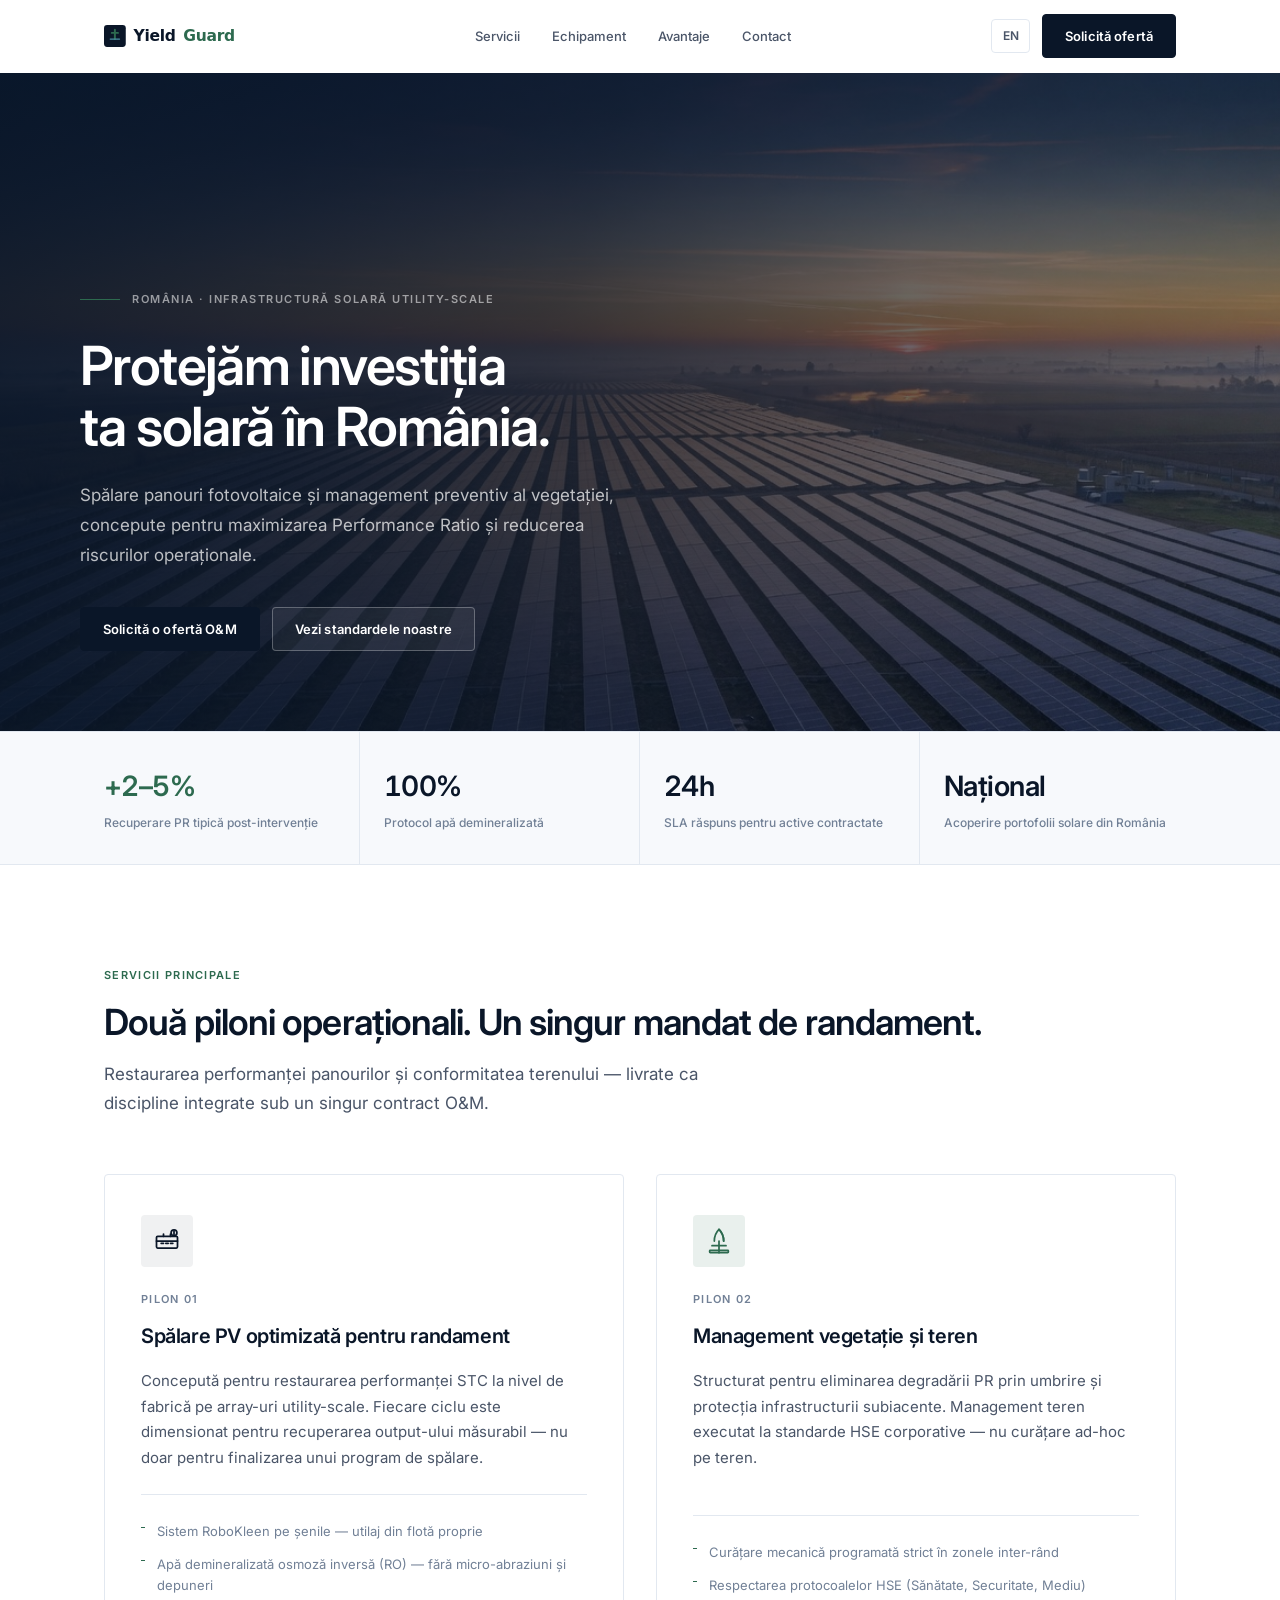
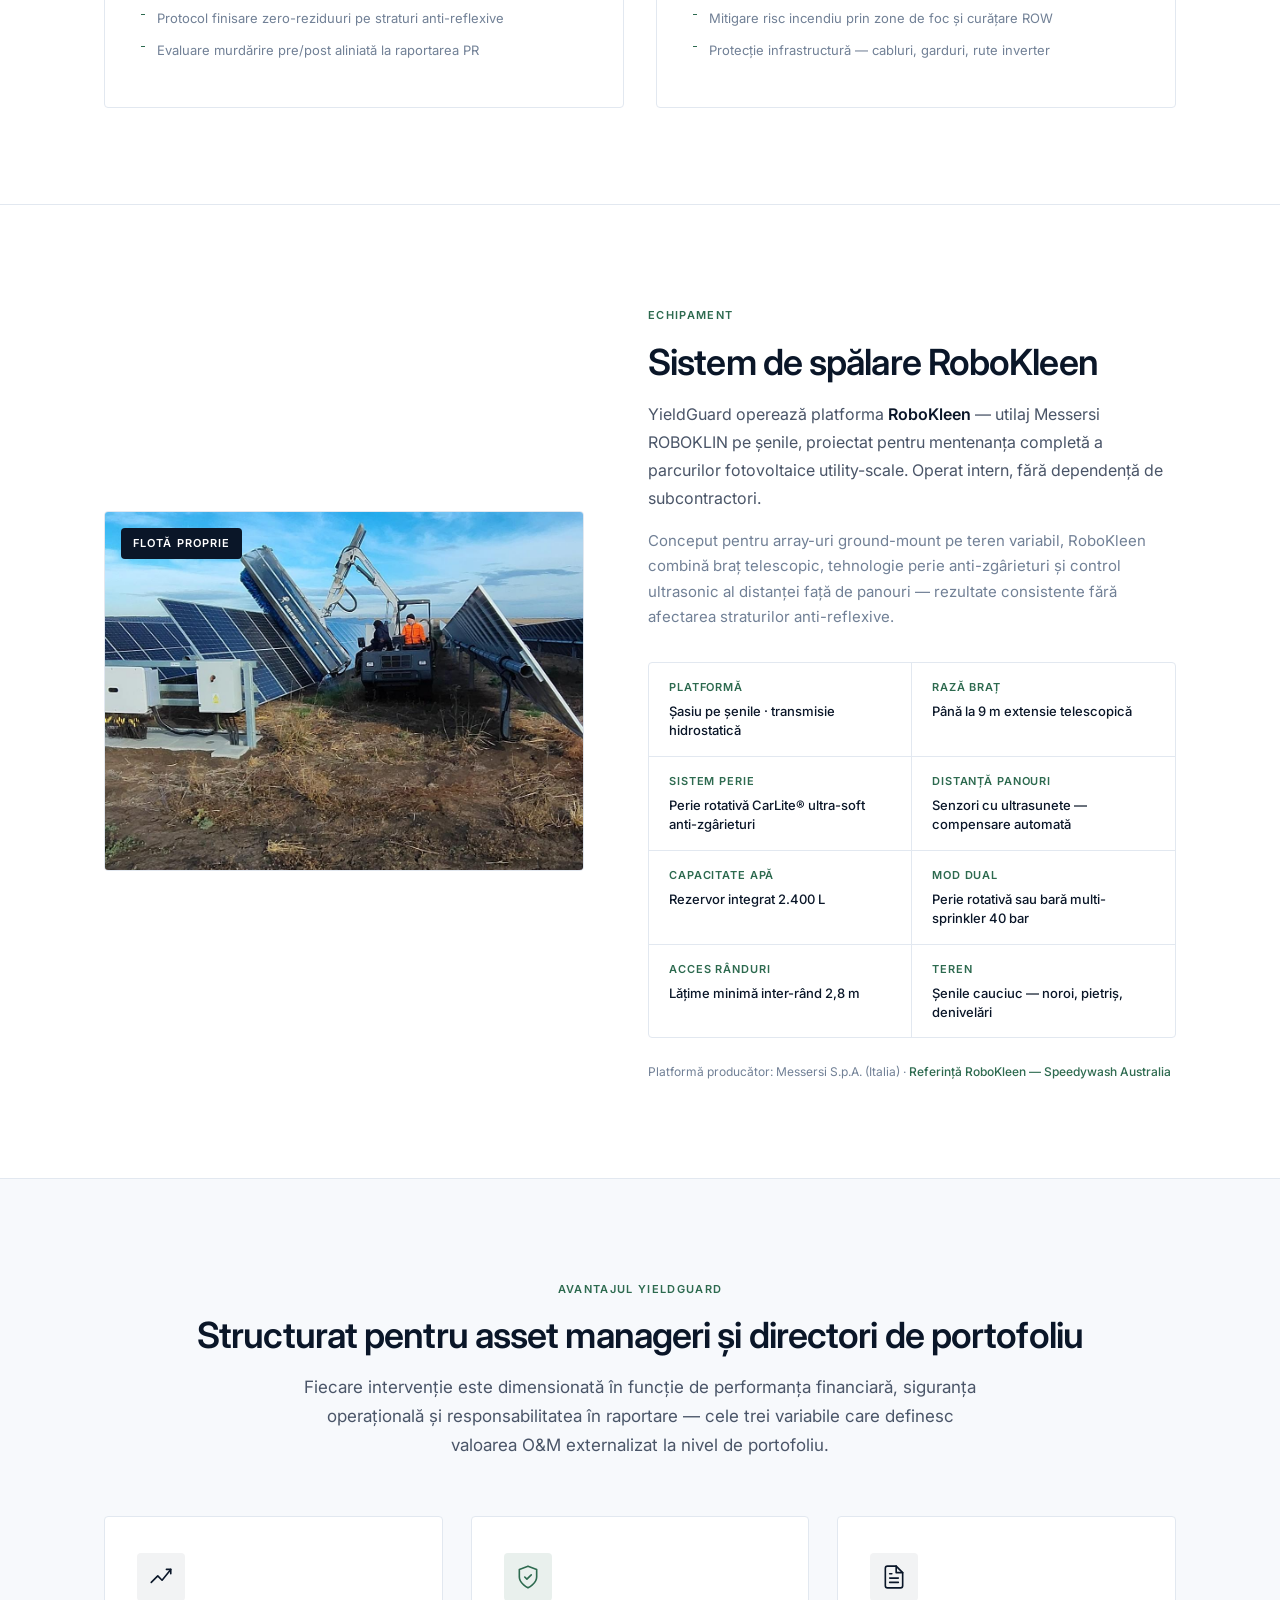
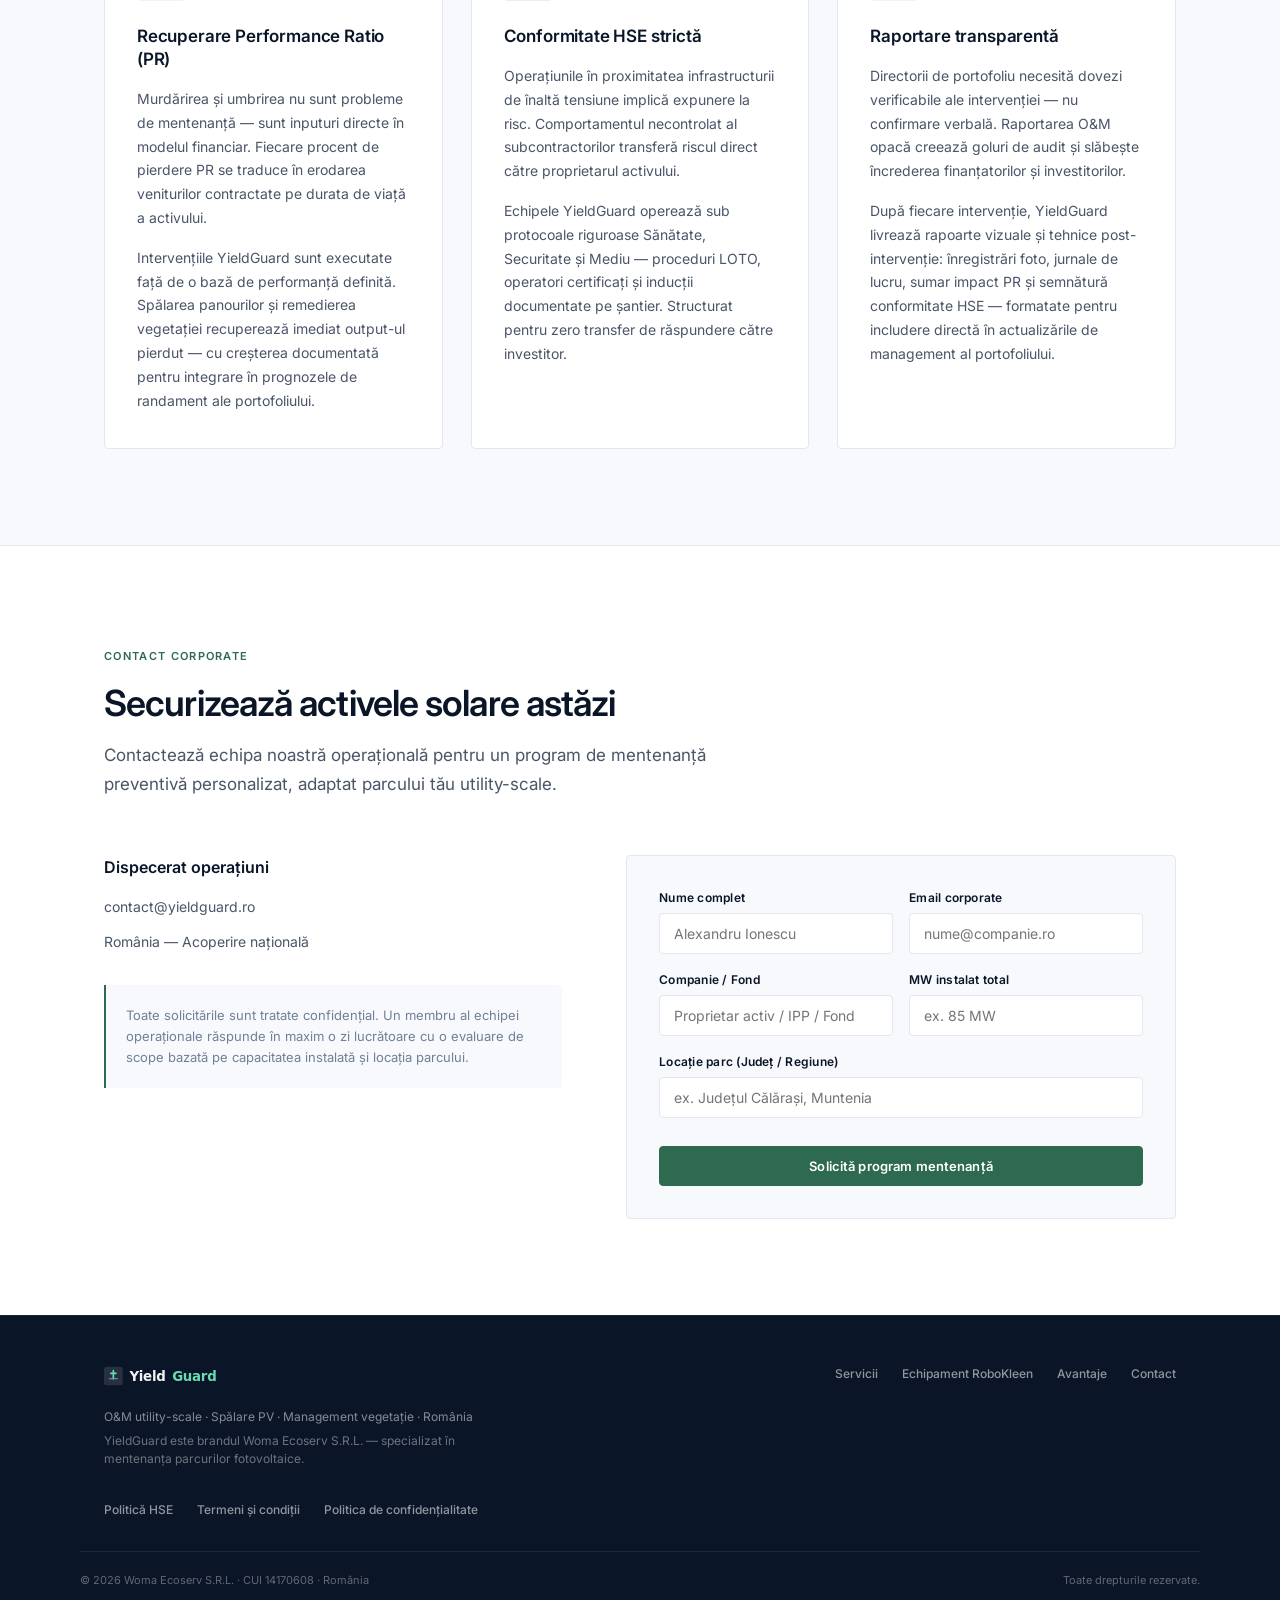
==== commit 8b941188: "Update legal entity to Woma Ecoserv S.R.L. (CUI 14170608) YieldGuard remains the customer-facing bra" ====
--- a/ro/index.html
+++ b/ro/index.html
@@ -6,7 +6,7 @@
   <title>YieldGuard | Spălare Panouri Fotovoltaice &amp; O&amp;M România — Parcuri Solare</title>
   <meta name="description" content="YieldGuard — O&amp;M premium pentru parcuri solare utility-scale în România. Spălare panouri cu RoboKleen, management vegetație, recuperare PR. Acoperire națională pentru IPP și investitori instituționali.">
   <meta name="keywords" content="spălare panouri fotovoltaice România, curățare panouri solare, O&amp;M parcuri fotovoltaice, mentenanță panouri solare, curățare parc solar, management vegetație solar, Performance Ratio, RoboKleen, YieldGuard">
-  <meta name="author" content="YieldGuard S.R.L.">
+  <meta name="author" content="Woma Ecoserv S.R.L.">
   <meta name="robots" content="index, follow, max-image-preview:large, max-snippet:-1, max-video-preview:-1">
   <meta name="googlebot" content="index, follow">
   <meta name="geo.region" content="RO">
@@ -50,12 +50,19 @@
       {
         "@type": "Organization",
         "@id": "https://www.yieldguard.ro/#organization",
-        "name": "YieldGuard S.R.L.",
+        "name": "Woma Ecoserv S.R.L.",
+        "legalName": "Woma Ecoserv S.R.L.",
+        "taxID": "14170608",
         "url": "https://www.yieldguard.ro/ro/",
         "logo": "https://www.yieldguard.ro/assets/logo.svg",
         "email": "contact@yieldguard.ro",
         "areaServed": { "@type": "Country", "name": "România" },
-        "knowsAbout": ["O&M solar", "Spălare panouri fotovoltaice", "Management vegetație", "Performance Ratio", "RoboKleen"]
+        "knowsAbout": ["O&M solar", "Spălare panouri fotovoltaice", "Management vegetație", "Performance Ratio", "RoboKleen"],
+        "brand": {
+          "@type": "Brand",
+          "name": "YieldGuard",
+          "description": "Brand Woma Ecoserv specializat în mentenanța parcurilor fotovoltaice — spălare panouri, curățare și spații verzi."
+        }
       },
       {
         "@type": "ProfessionalService",
@@ -475,6 +482,7 @@
       <div class="footer-brand">
         <img src="../assets/logo-light.svg" alt="YieldGuard">
         <p>O&amp;M utility-scale · Spălare PV · Management vegetație · România</p>
+        <p>YieldGuard este brandul Woma Ecoserv S.R.L. — specializat în mentenanța parcurilor fotovoltaice.</p>
       </div>
       <nav class="footer-nav" aria-label="Navigare site">
         <a href="#servicii">Servicii</a>
@@ -489,7 +497,7 @@
       </nav>
     </div>
     <div class="container footer-bottom">
-      <p>&copy; 2026 YieldGuard S.R.L. · România</p>
+      <p>&copy; 2026 Woma Ecoserv S.R.L. · CUI 14170608 · România</p>
       <p>Toate drepturile rezervate.</p>
     </div>
   </footer>
--- a/styles.css
+++ b/styles.css
@@ -768,6 +768,11 @@
   font-size: 0.75rem;
   line-height: 1.5;
   margin: 0;
+}
+
+.footer-brand p + p {
+  margin-top: 0.35rem;
+  color: rgba(255,255,255,0.4);
   max-width: 22rem;
 }
 
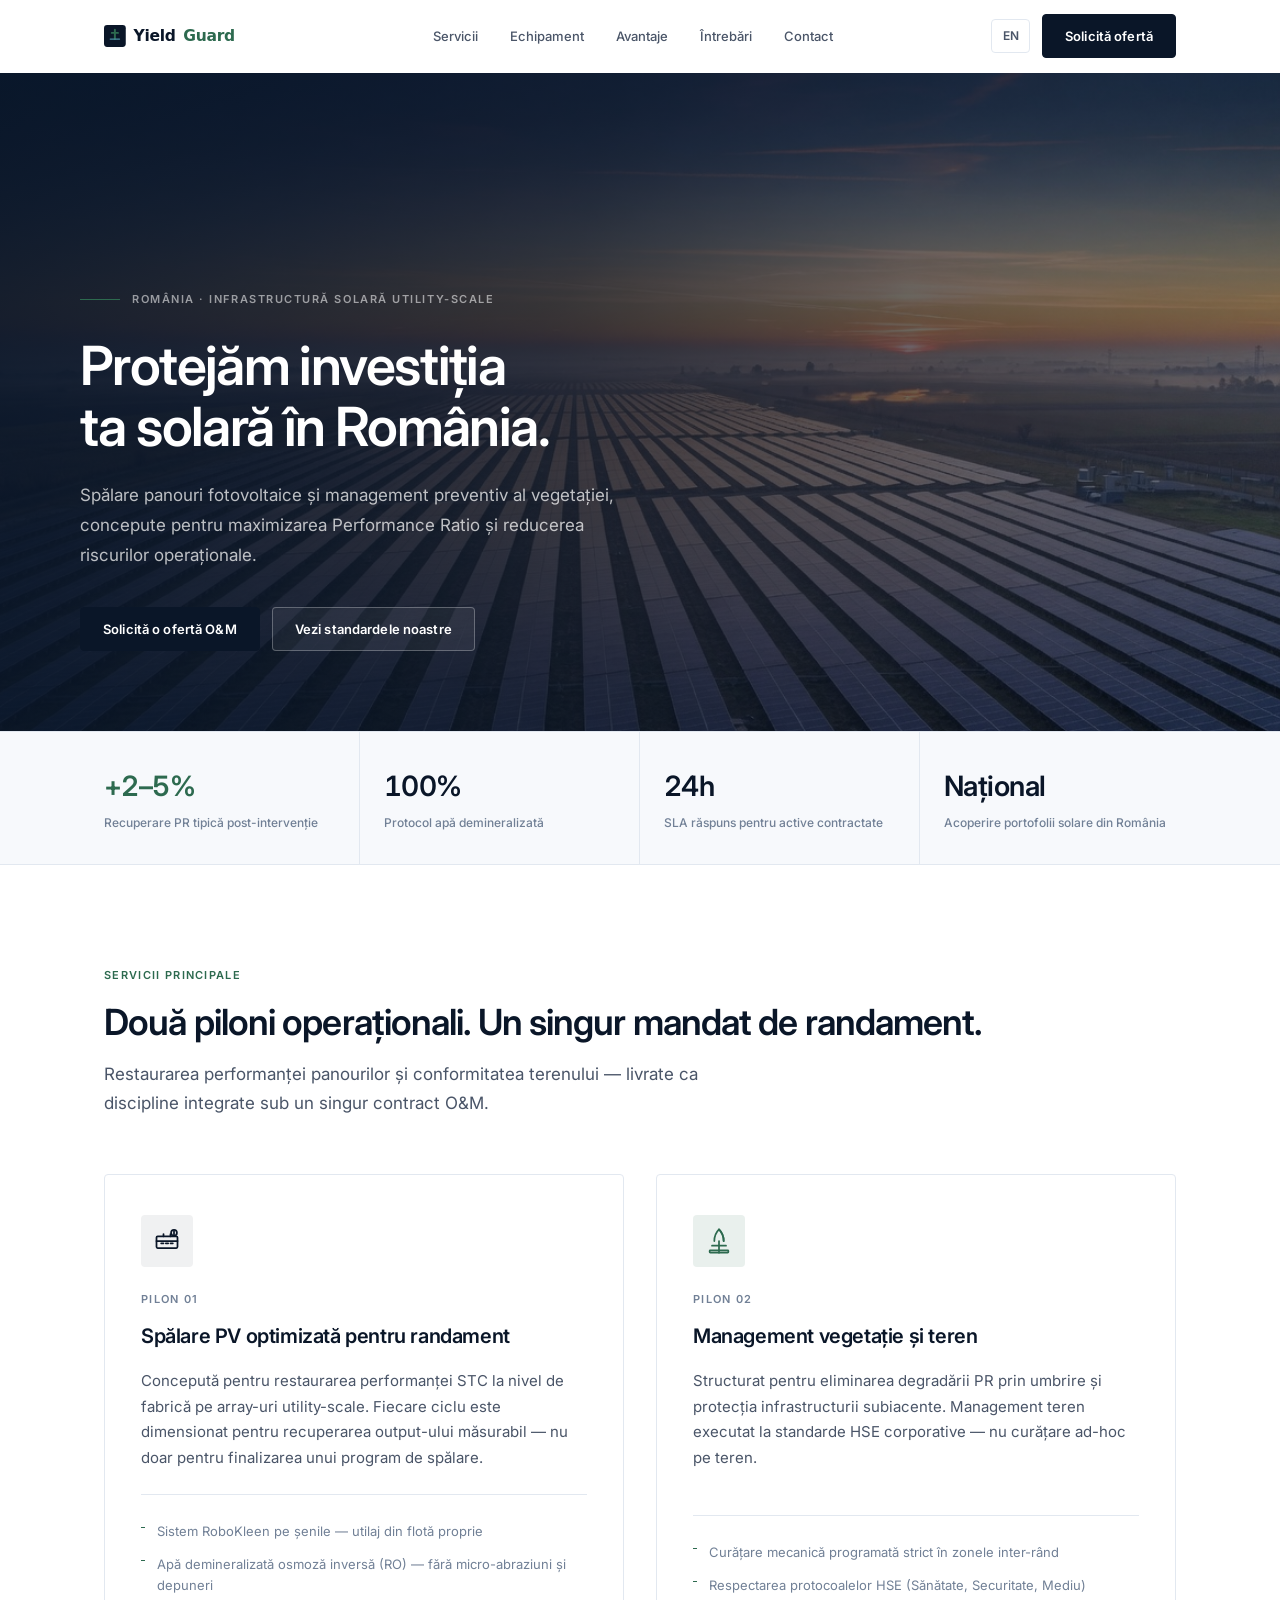
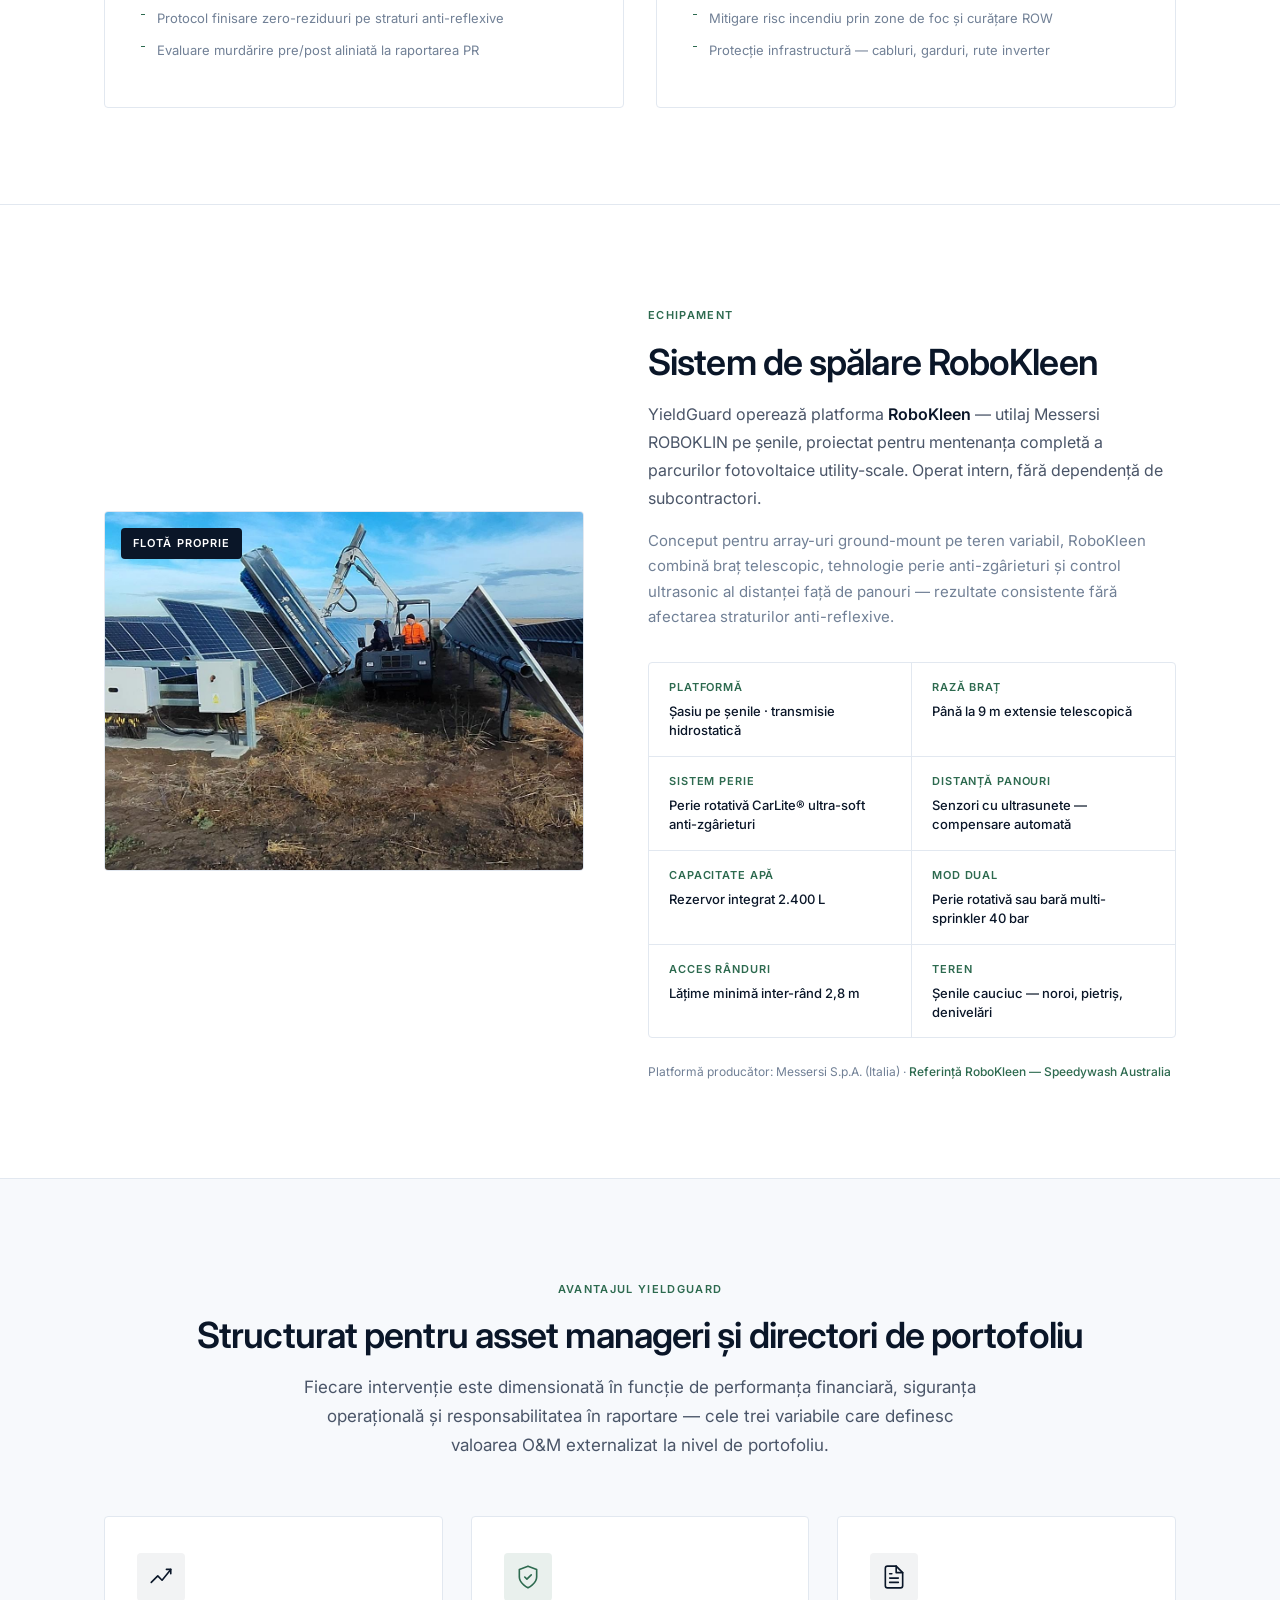
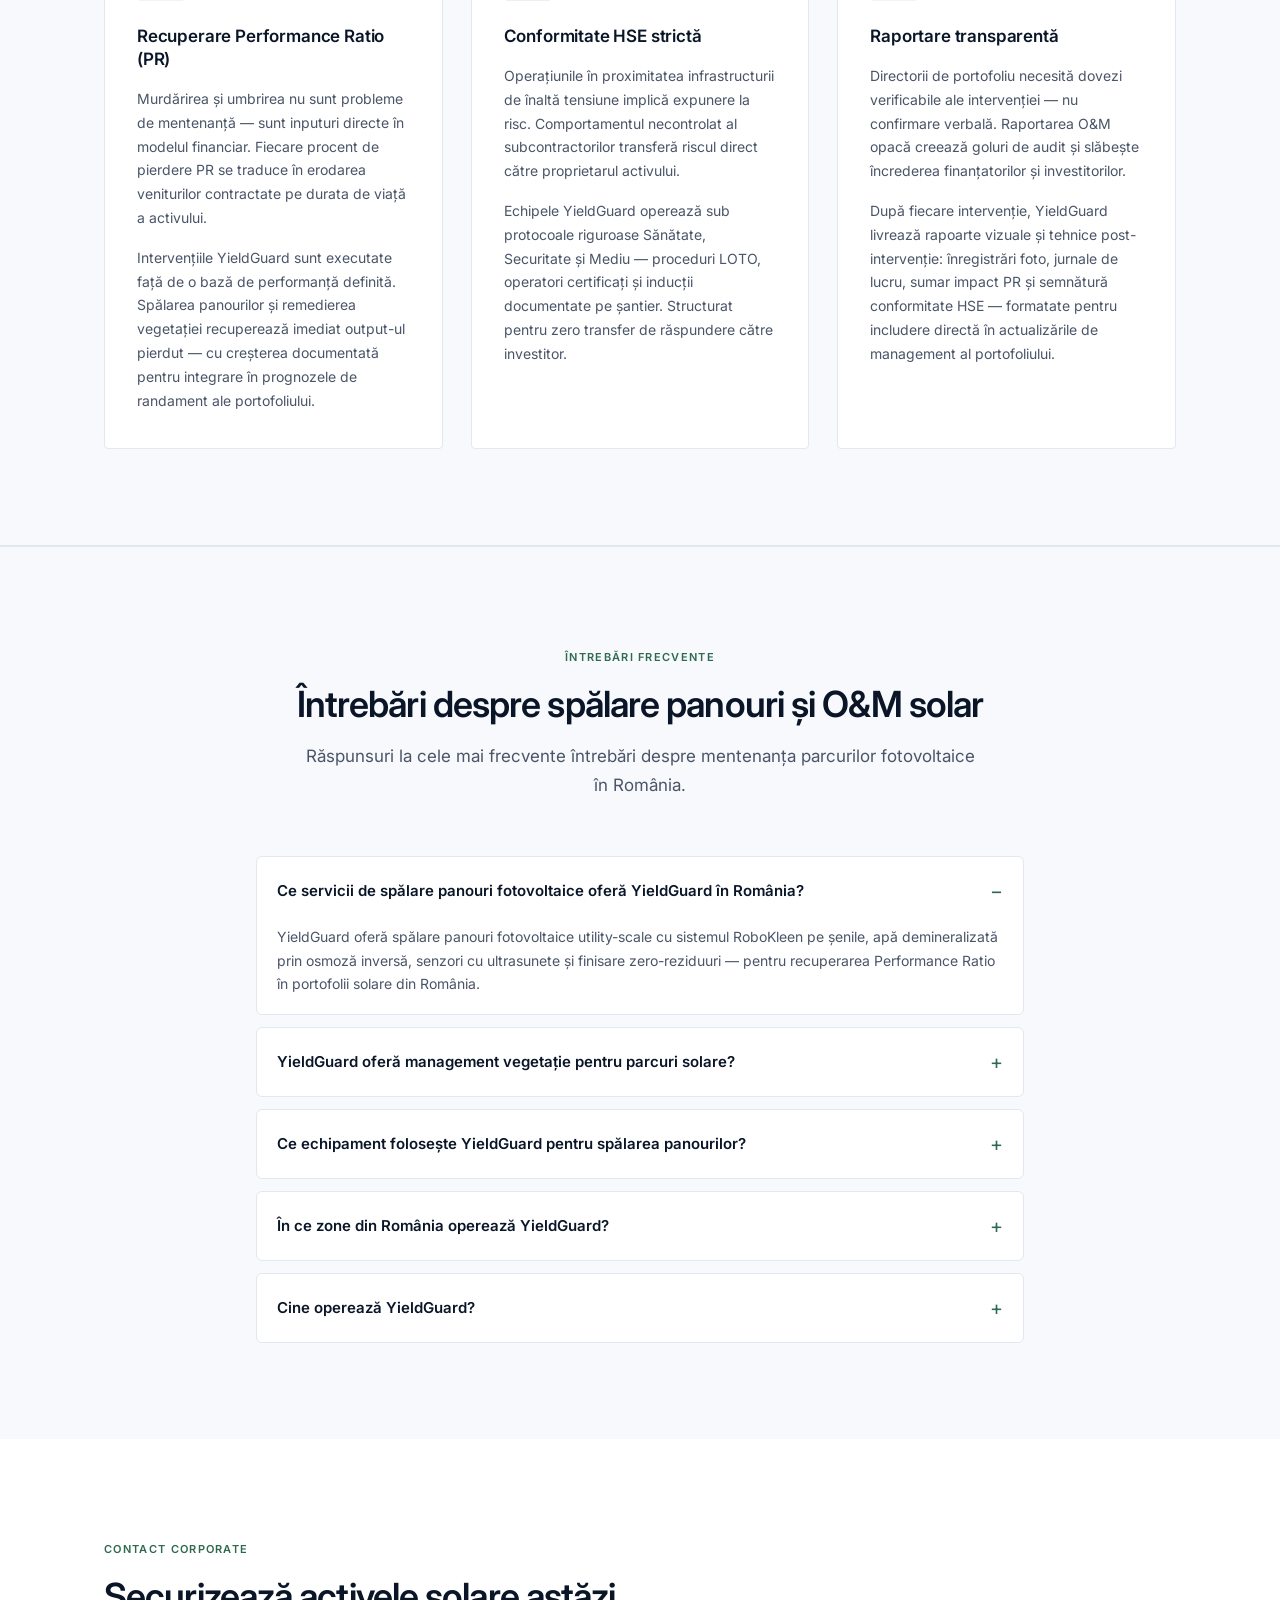
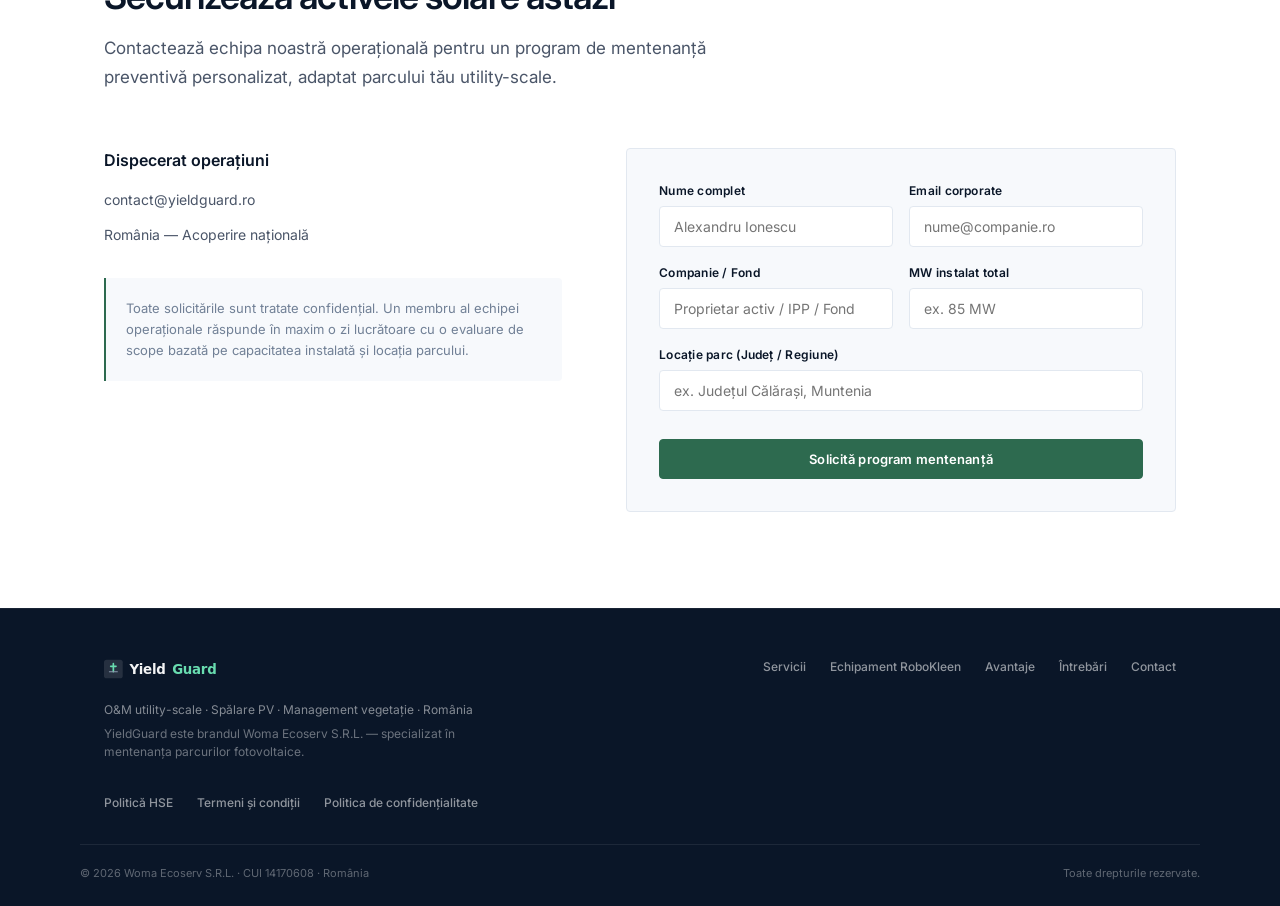
==== commit 00664eac: "SEO: FAQ section, hreflang sitemap, schema and meta updates Add visible FAQ matching structured data" ====
--- a/ro/index.html
+++ b/ro/index.html
@@ -4,8 +4,8 @@
   <meta charset="UTF-8">
   <meta name="viewport" content="width=device-width, initial-scale=1.0">
   <title>YieldGuard | Spălare Panouri Fotovoltaice &amp; O&amp;M România — Parcuri Solare</title>
-  <meta name="description" content="YieldGuard — O&amp;M premium pentru parcuri solare utility-scale în România. Spălare panouri cu RoboKleen, management vegetație, recuperare PR. Acoperire națională pentru IPP și investitori instituționali.">
-  <meta name="keywords" content="spălare panouri fotovoltaice România, curățare panouri solare, O&amp;M parcuri fotovoltaice, mentenanță panouri solare, curățare parc solar, management vegetație solar, Performance Ratio, RoboKleen, YieldGuard">
+  <meta name="description" content="YieldGuard — brand Woma Ecoserv S.R.L. · O&amp;M premium parcuri solare utility-scale în România. Spălare panouri RoboKleen, management vegetație, recuperare PR. Acoperire națională.">
+  <meta name="keywords" content="spălare panouri fotovoltaice România, curățare panouri solare, O&amp;M parcuri fotovoltaice, mentenanță panouri solare, curățare parc solar, management vegetație solar, spații verzi parc solar, Performance Ratio, RoboKleen, YieldGuard, Woma Ecoserv">
   <meta name="author" content="Woma Ecoserv S.R.L.">
   <meta name="robots" content="index, follow, max-image-preview:large, max-snippet:-1, max-video-preview:-1">
   <meta name="googlebot" content="index, follow">
@@ -14,6 +14,7 @@
   <meta name="theme-color" content="#0A1628">
   <meta name="google-site-verification" content="1eGIom6_GegQPhn2ajlSgNs8ShX0yP41jqnRndne3G8">
   <link rel="canonical" href="https://www.yieldguard.ro/ro/">
+  <link rel="sitemap" type="application/xml" title="Sitemap" href="https://www.yieldguard.ro/sitemap.xml">
   <link rel="alternate" hreflang="en" href="https://www.yieldguard.ro/">
   <link rel="alternate" hreflang="ro" href="https://www.yieldguard.ro/ro/">
   <link rel="alternate" hreflang="x-default" href="https://www.yieldguard.ro/ro/">
@@ -27,6 +28,7 @@
   <meta property="og:image:height" content="630">
   <meta property="og:image:alt" content="Parc fotovoltaic utility-scale în România la răsărit">
   <meta property="og:locale" content="ro_RO">
+  <meta property="og:locale:alternate" content="en_US">
   <meta name="twitter:card" content="summary_large_image">
   <meta name="twitter:title" content="YieldGuard | Spălare Panouri Fotovoltaice România">
   <meta name="twitter:description" content="O&amp;M premium parcuri solare — RoboKleen, vegetație, recuperare Performance Ratio.">
@@ -34,10 +36,22 @@
   <link rel="icon" href="../assets/logo-icon.svg" type="image/svg+xml">
   <link rel="apple-touch-icon" href="../assets/logo-icon.svg">
   <link rel="preload" as="image" href="../assets/hero-solar-park.jpg" fetchpriority="high">
+  <link rel="preload" as="style" href="../styles.css">
   <script type="application/ld+json">
   {
     "@context": "https://schema.org",
     "@graph": [
+      {
+        "@type": "WebPage",
+        "@id": "https://www.yieldguard.ro/ro/#webpage",
+        "url": "https://www.yieldguard.ro/ro/",
+        "name": "YieldGuard | Spălare Panouri Fotovoltaice & O&M România",
+        "description": "O&M parcuri solare, spălare panouri fotovoltaice și management vegetație în România — brand Woma Ecoserv S.R.L.",
+        "isPartOf": { "@id": "https://www.yieldguard.ro/ro/#website" },
+        "about": { "@id": "https://www.yieldguard.ro/ro/#service" },
+        "inLanguage": "ro",
+        "dateModified": "2026-07-05"
+      },
       {
         "@type": "WebSite",
         "@id": "https://www.yieldguard.ro/ro/#website",
@@ -57,6 +71,13 @@
         "logo": "https://www.yieldguard.ro/assets/logo.svg",
         "email": "contact@yieldguard.ro",
         "areaServed": { "@type": "Country", "name": "România" },
+        "contactPoint": {
+          "@type": "ContactPoint",
+          "contactType": "sales",
+          "email": "contact@yieldguard.ro",
+          "areaServed": "RO",
+          "availableLanguage": ["Romanian", "English"]
+        },
         "knowsAbout": ["O&M solar", "Spălare panouri fotovoltaice", "Management vegetație", "Performance Ratio", "RoboKleen"],
         "brand": {
           "@type": "Brand",
@@ -132,6 +153,14 @@
               "@type": "Answer",
               "text": "YieldGuard oferă acoperire națională în România pentru contracte O&M, spălare panouri și management vegetație la parcuri fotovoltaice utility-scale."
             }
+          },
+          {
+            "@type": "Question",
+            "name": "Cine operează YieldGuard?",
+            "acceptedAnswer": {
+              "@type": "Answer",
+              "text": "YieldGuard este brandul Woma Ecoserv S.R.L. (CUI 14170608), companie românească specializată în mentenanța parcurilor fotovoltaice — spălare panouri, curățare și spații verzi."
+            }
           }
         ]
       }
@@ -156,6 +185,7 @@
           <li><a href="#servicii">Servicii</a></li>
           <li><a href="#echipament">Echipament</a></li>
           <li><a href="#avantaje">Avantaje</a></li>
+          <li><a href="#faq">Întrebări</a></li>
           <li><a href="#contact">Contact</a></li>
         </ul>
 
@@ -173,6 +203,7 @@
       <a href="#servicii" class="mobile-link">Servicii</a>
       <a href="#echipament" class="mobile-link">Echipament</a>
       <a href="#avantaje" class="mobile-link">Avantaje</a>
+      <a href="#faq" class="mobile-link">Întrebări frecvente</a>
       <a href="#contact" class="mobile-link">Contact</a>
       <a href="/" class="mobile-link">English (EN)</a>
     </div>
@@ -412,6 +443,39 @@
       </div>
     </section>
 
+    <section id="faq" class="faq">
+      <div class="container">
+        <header class="section-header center">
+          <span class="eyebrow">Întrebări frecvente</span>
+          <h2 class="section-title">Întrebări despre spălare panouri și O&amp;M solar</h2>
+          <p class="section-lead">Răspunsuri la cele mai frecvente întrebări despre mentenanța parcurilor fotovoltaice în România.</p>
+        </header>
+
+        <div class="faq-list">
+          <details class="faq-item" open>
+            <summary>Ce servicii de spălare panouri fotovoltaice oferă YieldGuard în România?</summary>
+            <p>YieldGuard oferă spălare panouri fotovoltaice utility-scale cu sistemul RoboKleen pe șenile, apă demineralizată prin osmoză inversă, senzori cu ultrasunete și finisare zero-reziduuri — pentru recuperarea Performance Ratio în portofolii solare din România.</p>
+          </details>
+          <details class="faq-item">
+            <summary>YieldGuard oferă management vegetație pentru parcuri solare?</summary>
+            <p>Da. YieldGuard asigură curățare mecanică programată, cosire între rânduri, întreținere zone de foc și management vegetație conform protocoalelor HSE, pentru eliminarea pierderilor de randament prin umbrire.</p>
+          </details>
+          <details class="faq-item">
+            <summary>Ce echipament folosește YieldGuard pentru spălarea panourilor?</summary>
+            <p>YieldGuard operează platforma RoboKleen — utilaj Messersi ROBOKLIN pe șenile, cu braț telescopic până la 9 m, perii CarLite anti-zgârieturi, rezervor 2.400 L și mod perie rotativă sau bară multi-sprinkler la 40 bar.</p>
+          </details>
+          <details class="faq-item">
+            <summary>În ce zone din România operează YieldGuard?</summary>
+            <p>YieldGuard oferă acoperire națională în România pentru contracte O&amp;M, spălare panouri și management vegetație la parcuri fotovoltaice utility-scale.</p>
+          </details>
+          <details class="faq-item">
+            <summary>Cine operează YieldGuard?</summary>
+            <p>YieldGuard este brandul Woma Ecoserv S.R.L. (CUI 14170608), specializat în mentenanța parcurilor fotovoltaice — spălare panouri, curățare și spații verzi.</p>
+          </details>
+        </div>
+      </div>
+    </section>
+
     <section id="contact" class="contact">
       <div class="container">
         <header class="section-header">
@@ -488,6 +552,7 @@
         <a href="#servicii">Servicii</a>
         <a href="#echipament">Echipament RoboKleen</a>
         <a href="#avantaje">Avantaje</a>
+        <a href="#faq">Întrebări</a>
         <a href="#contact">Contact</a>
       </nav>
       <nav class="footer-legal" aria-label="Legal">
--- a/styles.css
+++ b/styles.css
@@ -639,6 +639,63 @@
   flex: 1;
 }
 
+/* FAQ */
+.faq {
+  padding: 6rem 0;
+  background: var(--surface);
+  border-top: 1px solid var(--border);
+}
+
+.faq-list {
+  max-width: 48rem;
+  margin: 0 auto;
+  display: flex;
+  flex-direction: column;
+  gap: 0.75rem;
+}
+
+.faq-item {
+  background: var(--white);
+  border: 1px solid var(--border);
+  border-radius: 6px;
+  overflow: hidden;
+}
+
+.faq-item summary {
+  padding: 1.125rem 1.25rem;
+  font-size: 0.9375rem;
+  font-weight: 600;
+  color: var(--navy);
+  cursor: pointer;
+  list-style: none;
+  display: flex;
+  align-items: center;
+  justify-content: space-between;
+  gap: 1rem;
+}
+
+.faq-item summary::-webkit-details-marker { display: none; }
+
+.faq-item summary::after {
+  content: '+';
+  font-size: 1.25rem;
+  font-weight: 400;
+  color: var(--forest);
+  flex-shrink: 0;
+}
+
+.faq-item[open] summary::after { content: '−'; }
+
+.faq-item summary:hover { color: var(--forest); }
+
+.faq-item p {
+  margin: 0;
+  padding: 0 1.25rem 1.125rem;
+  font-size: 0.875rem;
+  line-height: 1.7;
+  color: var(--slate);
+}
+
 /* Contact */
 .contact {
   padding: 6rem 0;
--- a/styles.css
+++ b/styles.css
@@ -639,6 +639,63 @@
   flex: 1;
 }
 
+/* FAQ */
+.faq {
+  padding: 6rem 0;
+  background: var(--surface);
+  border-top: 1px solid var(--border);
+}
+
+.faq-list {
+  max-width: 48rem;
+  margin: 0 auto;
+  display: flex;
+  flex-direction: column;
+  gap: 0.75rem;
+}
+
+.faq-item {
+  background: var(--white);
+  border: 1px solid var(--border);
+  border-radius: 6px;
+  overflow: hidden;
+}
+
+.faq-item summary {
+  padding: 1.125rem 1.25rem;
+  font-size: 0.9375rem;
+  font-weight: 600;
+  color: var(--navy);
+  cursor: pointer;
+  list-style: none;
+  display: flex;
+  align-items: center;
+  justify-content: space-between;
+  gap: 1rem;
+}
+
+.faq-item summary::-webkit-details-marker { display: none; }
+
+.faq-item summary::after {
+  content: '+';
+  font-size: 1.25rem;
+  font-weight: 400;
+  color: var(--forest);
+  flex-shrink: 0;
+}
+
+.faq-item[open] summary::after { content: '−'; }
+
+.faq-item summary:hover { color: var(--forest); }
+
+.faq-item p {
+  margin: 0;
+  padding: 0 1.25rem 1.125rem;
+  font-size: 0.875rem;
+  line-height: 1.7;
+  color: var(--slate);
+}
+
 /* Contact */
 .contact {
   padding: 6rem 0;
